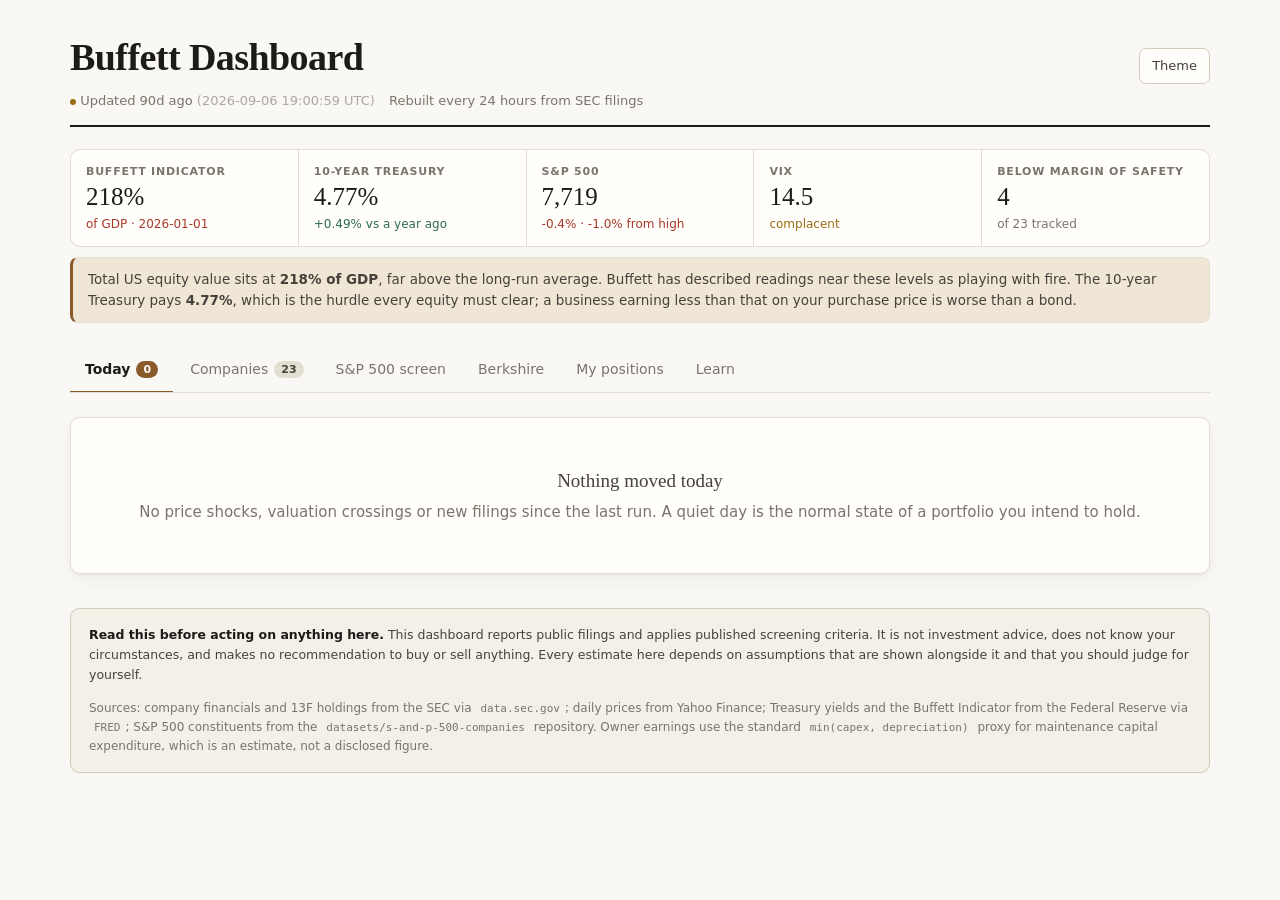
==== docs/index.html @ 34b022a8 "Add Buffett-style daily investment dashboard A value-investing dashboard built entirely from public " ====
<!doctype html>
<html lang="en">
<head>
<meta charset="utf-8">
<meta name="viewport" content="width=device-width, initial-scale=1">
<title>Buffett Dashboard</title>
<meta name="description" content="A daily value-investing dashboard built from SEC filings: quality scores, owner earnings, intrinsic value and margin of safety.">
<meta name="color-scheme" content="light dark">
<link rel="icon" href="data:image/svg+xml,<svg xmlns='http://www.w3.org/2000/svg' viewBox='0 0 100 100'><text y='.9em' font-size='90'>📈</text></svg>">
<link rel="stylesheet" href="styles.css">
</head>
<body>
<div class="wrap">

  <header class="masthead">
    <div class="masthead-top">
      <div>
        <h1>Buffett Dashboard</h1>
        <div class="sub">
          <span id="updated">Loading&hellip;</span>
          <span>Rebuilt every 24 hours from SEC filings</span>
        </div>
      </div>
      <button class="icon-btn" id="theme-toggle" title="Switch light and dark">Theme</button>
    </div>
  </header>

  <div id="loading" class="loading">Loading the latest run&hellip;</div>

  <div id="app" hidden>
    <div class="weather" id="weather"></div>
    <div class="regime" id="regime"></div>

    <nav class="tabs" role="tablist">
      <button data-tab="signals"   role="tab" aria-selected="true">Today<span class="count" id="c-signals">0</span></button>
      <button data-tab="companies" role="tab" aria-selected="false">Companies<span class="count" id="c-companies">0</span></button>
      <button data-tab="screen"    role="tab" aria-selected="false">S&amp;P 500 screen</button>
      <button data-tab="berkshire" role="tab" aria-selected="false">Berkshire</button>
      <button data-tab="positions" role="tab" aria-selected="false">My positions</button>
      <button data-tab="learn"     role="tab" aria-selected="false">Learn</button>
    </nav>

    <main>
      <section id="tab-signals"   role="tabpanel"></section>
      <section id="tab-companies" role="tabpanel" hidden></section>
      <section id="tab-screen"    role="tabpanel" hidden></section>
      <section id="tab-berkshire" role="tabpanel" hidden></section>
      <section id="tab-positions" role="tabpanel" hidden></section>
      <section id="tab-learn"     role="tabpanel" hidden></section>
    </main>

    <div class="disclaimer">
      <b>Read this before acting on anything here.</b>
      <span id="disclaimer-text"></span>
      <div class="sources">
        Sources: company financials and 13F holdings from the SEC via
        <code>data.sec.gov</code>; daily prices from Yahoo Finance; Treasury yields and the
        Buffett Indicator from the Federal Reserve via <code>FRED</code>; S&amp;P 500
        constituents from the <code>datasets/s-and-p-500-companies</code> repository.
        Owner earnings use the standard <code>min(capex, depreciation)</code> proxy for
        maintenance capital expenditure, which is an estimate, not a disclosed figure.
      </div>
    </div>
  </div>

</div>

<div id="drawer-root"></div>
<script src="app.js"></script>
</body>
</html>
---- docs/styles.css ----
/* Buffett Dashboard
   Visual direction: an annual report, not a trading terminal. Warm paper,
   dark ink, one accent, generous rules. Numbers are tabular everywhere so
   columns line up and changes are easy to scan. */

:root {
  --paper:      #faf8f4;
  --paper-2:    #f3f0e8;
  --card:       #fffefb;
  --ink:        #1c1b18;
  --ink-2:      #45423b;
  --muted:      #7a756b;
  --rule:       #e3ded2;
  --rule-2:     #d2cbba;
  --accent:     #8a5a2b;
  --accent-sub: #f0e6d6;
  --pos:        #2f6b4f;
  --neg:        #a8392b;
  --warn:       #9a6b12;
  --pos-bg:     #e6efe8;
  --neg-bg:     #f7e6e3;
  --warn-bg:    #f7eeda;
  --shadow:     0 1px 2px rgba(28, 27, 24, .05), 0 6px 20px rgba(28, 27, 24, .05);
  --serif: "Iowan Old Style", "Palatino Linotype", Palatino, Georgia, "Times New Roman", serif;
  --sans: ui-sans-serif, system-ui, -apple-system, "Segoe UI", Roboto, Helvetica, Arial, sans-serif;
  --mono: ui-monospace, "SF Mono", "Cascadia Mono", Menlo, Consolas, monospace;
}

@media (prefers-color-scheme: dark) {
  :root:not([data-theme="light"]) {
    --paper:      #14150f;
    --paper-2:    #1b1c15;
    --card:       #1e1f18;
    --ink:        #ece8dc;
    --ink-2:      #c4bfb1;
    --muted:      #8d887a;
    --rule:       #2f3126;
    --rule-2:     #414434;
    --accent:     #d8a26a;
    --accent-sub: #33291c;
    --pos:        #7fc09a;
    --neg:        #e08573;
    --warn:       #d9ae5c;
    --pos-bg:     #1e2a22;
    --neg-bg:     #2e1f1b;
    --warn-bg:    #2c2417;
    --shadow:     0 1px 2px rgba(0, 0, 0, .3), 0 6px 20px rgba(0, 0, 0, .25);
  }
}

:root[data-theme="dark"] {
  --paper:      #14150f;
  --paper-2:    #1b1c15;
  --card:       #1e1f18;
  --ink:        #ece8dc;
  --ink-2:      #c4bfb1;
  --muted:      #8d887a;
  --rule:       #2f3126;
  --rule-2:     #414434;
  --accent:     #d8a26a;
  --accent-sub: #33291c;
  --pos:        #7fc09a;
  --neg:        #e08573;
  --warn:       #d9ae5c;
  --pos-bg:     #1e2a22;
  --neg-bg:     #2e1f1b;
  --warn-bg:    #2c2417;
  --shadow:     0 1px 2px rgba(0, 0, 0, .3), 0 6px 20px rgba(0, 0, 0, .25);
}

* { box-sizing: border-box; }

body {
  margin: 0;
  background: var(--paper);
  color: var(--ink);
  font-family: var(--sans);
  font-size: 15px;
  line-height: 1.55;
  -webkit-font-smoothing: antialiased;
}

.num, td.num, .stat-value, table tbody td {
  font-variant-numeric: tabular-nums;
  font-feature-settings: "tnum" 1;
}

a { color: var(--accent); text-decoration-thickness: 1px; text-underline-offset: 2px; }
a:hover { text-decoration-thickness: 2px; }

.wrap { max-width: 1180px; margin: 0 auto; padding: 0 20px 80px; }

/* ---------------------------------------------------------------- header */

header.masthead {
  border-bottom: 2px solid var(--ink);
  padding: 28px 0 14px;
  margin-bottom: 22px;
}
.masthead-top {
  display: flex; align-items: baseline; justify-content: space-between;
  gap: 16px; flex-wrap: wrap;
}
.masthead h1 {
  font-family: var(--serif);
  font-size: clamp(26px, 4vw, 38px);
  font-weight: 600; letter-spacing: -.015em; margin: 0;
}
.masthead .sub {
  color: var(--muted); font-size: 13px; margin-top: 4px;
  display: flex; gap: 14px; flex-wrap: wrap; align-items: center;
}
.dot { width: 6px; height: 6px; border-radius: 50%; background: var(--pos); display: inline-block; }
.dot.stale { background: var(--warn); }

.icon-btn {
  border: 1px solid var(--rule-2); background: var(--card); color: var(--ink-2);
  border-radius: 7px; padding: 7px 12px; font: inherit; font-size: 13px;
  cursor: pointer; transition: background .15s, border-color .15s;
}
.icon-btn:hover { background: var(--paper-2); border-color: var(--muted); }

/* ------------------------------------------------------------- weather */

.weather {
  display: grid; grid-template-columns: repeat(auto-fit, minmax(168px, 1fr));
  gap: 1px; background: var(--rule); border: 1px solid var(--rule);
  border-radius: 10px; overflow: hidden; margin-bottom: 10px;
}
.stat { background: var(--card); padding: 13px 15px; }
.stat-label {
  font-size: 11px; text-transform: uppercase; letter-spacing: .07em;
  color: var(--muted); font-weight: 600;
}
.stat-value { font-size: 25px; font-family: var(--serif); margin-top: 3px; line-height: 1.15; }
.stat-note { font-size: 12px; color: var(--muted); margin-top: 3px; }
.stat-note.pos { color: var(--pos); } .stat-note.neg { color: var(--neg); }
.stat-note.warn { color: var(--warn); }

.regime {
  font-size: 13.5px; color: var(--ink-2); background: var(--accent-sub);
  border: 1px solid var(--rule); border-left: 3px solid var(--accent);
  border-radius: 8px; padding: 11px 15px; margin-bottom: 26px;
}

/* ---------------------------------------------------------------- tabs */

nav.tabs {
  display: flex; gap: 2px; border-bottom: 1px solid var(--rule);
  margin-bottom: 24px; overflow-x: auto; scrollbar-width: none;
}
nav.tabs::-webkit-scrollbar { display: none; }
nav.tabs button {
  background: none; border: none; border-bottom: 2px solid transparent;
  padding: 10px 15px; font: inherit; font-size: 14px; color: var(--muted);
  cursor: pointer; white-space: nowrap; margin-bottom: -1px;
}
nav.tabs button:hover { color: var(--ink); }
nav.tabs button[aria-selected="true"] {
  color: var(--ink); border-bottom-color: var(--accent); font-weight: 600;
}
nav.tabs .count {
  display: inline-block; background: var(--rule); color: var(--ink-2);
  border-radius: 20px; padding: 0 7px; font-size: 11px; margin-left: 6px;
  font-weight: 600; vertical-align: 1px;
}
nav.tabs button[aria-selected="true"] .count { background: var(--accent); color: var(--card); }

section[hidden] { display: none; }

h2.section {
  font-family: var(--serif); font-size: 21px; font-weight: 600;
  margin: 0 0 4px; letter-spacing: -.01em;
}
p.lede { color: var(--muted); font-size: 13.5px; margin: 0 0 18px; max-width: 68ch; }

/* --------------------------------------------------------------- cards */

.card {
  background: var(--card); border: 1px solid var(--rule);
  border-radius: 10px; box-shadow: var(--shadow); margin-bottom: 14px;
}
.card-pad { padding: 16px 18px; }

/* ------------------------------------------------------------- signals */

.signal {
  display: flex; gap: 13px; padding: 13px 16px;
  border-bottom: 1px solid var(--rule); align-items: flex-start;
}
.signal:last-child { border-bottom: none; }
.sig-tag {
  flex: none; font-size: 10px; font-weight: 700; text-transform: uppercase;
  letter-spacing: .06em; padding: 3px 8px; border-radius: 5px; margin-top: 2px;
  min-width: 62px; text-align: center;
}
.sev-high   { background: var(--neg-bg);  color: var(--neg); }
.sev-medium { background: var(--warn-bg); color: var(--warn); }
.sev-low    { background: var(--paper-2); color: var(--muted); }
.sig-head { font-weight: 600; }
.sig-detail { font-size: 13px; color: var(--muted); margin-top: 2px; }

/* -------------------------------------------------------------- tables */

.table-wrap { overflow-x: auto; -webkit-overflow-scrolling: touch; }
table { width: 100%; border-collapse: collapse; font-size: 13.5px; }
thead th {
  text-align: left; font-size: 11px; text-transform: uppercase;
  letter-spacing: .06em; color: var(--muted); font-weight: 600;
  padding: 9px 11px; border-bottom: 1px solid var(--rule-2); white-space: nowrap;
  position: sticky; top: 0; background: var(--card); z-index: 1;
}
thead th.sortable { cursor: pointer; user-select: none; }
thead th.sortable:hover { color: var(--ink); }
thead th .arrow { opacity: .45; font-size: 9px; }
tbody td { padding: 9px 11px; border-bottom: 1px solid var(--rule); }
tbody tr:last-child td { border-bottom: none; }
tbody tr.clickable { cursor: pointer; }
tbody tr.clickable:hover { background: var(--paper-2); }
td.num, th.num { text-align: right; }
.ticker { font-weight: 700; letter-spacing: .01em; }
.co-name { color: var(--muted); font-size: 12px; }

.pos { color: var(--pos); } .neg { color: var(--neg); }

.pill {
  display: inline-block; font-size: 11px; font-weight: 600; padding: 2px 8px;
  border-radius: 20px; white-space: nowrap;
}
.pill-buy   { background: var(--pos-bg);  color: var(--pos); }
.pill-fair  { background: var(--warn-bg); color: var(--warn); }
.pill-rich  { background: var(--paper-2); color: var(--muted); }
.pill-new   { background: var(--pos-bg);  color: var(--pos); }
.pill-exit  { background: var(--neg-bg);  color: var(--neg); }

.score-cell { display: flex; align-items: center; gap: 9px; justify-content: flex-end; }
.score-bar { width: 46px; height: 5px; background: var(--rule); border-radius: 3px; overflow: hidden; flex: none; }
.score-bar span { display: block; height: 100%; background: var(--accent); border-radius: 3px; }
.score-num { min-width: 34px; text-align: right; font-weight: 600; }

/* -------------------------------------------------------------- detail */

.backdrop {
  position: fixed; inset: 0; background: rgba(20, 19, 16, .45);
  backdrop-filter: blur(2px); z-index: 40; display: flex;
  justify-content: flex-end;
}
.drawer {
  background: var(--paper); width: min(760px, 100%); height: 100%;
  overflow-y: auto; box-shadow: -8px 0 40px rgba(0,0,0,.2);
  border-left: 1px solid var(--rule-2);
}
.drawer-head {
  position: sticky; top: 0; background: var(--paper); z-index: 2;
  border-bottom: 1px solid var(--rule); padding: 18px 22px 14px;
  display: flex; justify-content: space-between; align-items: flex-start; gap: 14px;
}
.drawer-body { padding: 20px 22px 60px; }
.drawer h3 {
  font-family: var(--serif); font-size: 16px; margin: 26px 0 10px;
  padding-bottom: 6px; border-bottom: 1px solid var(--rule);
}
.drawer h3:first-child { margin-top: 0; }
.close-x {
  background: none; border: none; font-size: 24px; line-height: 1;
  color: var(--muted); cursor: pointer; padding: 0 4px;
}
.close-x:hover { color: var(--ink); }

.kv { display: grid; grid-template-columns: repeat(auto-fit, minmax(130px, 1fr)); gap: 12px; }
.kv > div { background: var(--card); border: 1px solid var(--rule); border-radius: 8px; padding: 10px 12px; }
.kv .k { font-size: 11px; text-transform: uppercase; letter-spacing: .06em; color: var(--muted); font-weight: 600; }
.kv .v { font-size: 18px; font-family: var(--serif); margin-top: 2px; }

.comp { padding: 10px 0; border-bottom: 1px solid var(--rule); }
.comp:last-child { border-bottom: none; }
.comp-top { display: flex; justify-content: space-between; gap: 12px; align-items: baseline; }
.comp-label { font-weight: 600; font-size: 13.5px; }
.comp-pts { font-size: 12.5px; color: var(--muted); white-space: nowrap; }
.comp-track { height: 5px; background: var(--rule); border-radius: 3px; margin: 6px 0 5px; overflow: hidden; }
.comp-track span { display: block; height: 100%; background: var(--accent); border-radius: 3px; }
.comp-note { font-size: 12.5px; color: var(--ink-2); }
.comp-detail { font-size: 12px; color: var(--muted); margin-top: 2px; font-style: italic; }

.caveat {
  background: var(--warn-bg); border-left: 3px solid var(--warn);
  border-radius: 7px; padding: 10px 13px; font-size: 13px; color: var(--ink-2);
  margin-bottom: 14px;
}

/* --------------------------------------------------------------- sliders */

.controls { display: grid; grid-template-columns: repeat(auto-fit, minmax(200px, 1fr)); gap: 14px; margin-bottom: 16px; }
.control label { display: block; font-size: 12px; color: var(--muted); font-weight: 600; margin-bottom: 4px; }
.control .val { color: var(--ink); font-variant-numeric: tabular-nums; }
.control input[type=range] { width: 100%; accent-color: var(--accent); }

.scenarios { display: grid; grid-template-columns: repeat(3, 1fr); gap: 10px; }
.scenario { border: 1px solid var(--rule); border-radius: 8px; padding: 12px; background: var(--card); text-align: center; }
.scenario.base { border-color: var(--accent); border-width: 2px; }
.scenario .name { font-size: 11px; text-transform: uppercase; letter-spacing: .06em; color: var(--muted); font-weight: 600; }
.scenario .price { font-family: var(--serif); font-size: 22px; margin: 3px 0; }
.scenario .delta { font-size: 12.5px; font-weight: 600; }

/* ---------------------------------------------------------------- chart */

.chart-grid { display: grid; grid-template-columns: repeat(auto-fit, minmax(240px, 1fr)); gap: 14px; }
.chart { background: var(--card); border: 1px solid var(--rule); border-radius: 8px; padding: 12px 14px; }
.chart .title { font-size: 12px; font-weight: 600; color: var(--ink-2); margin-bottom: 2px; }
.chart .range { font-size: 11px; color: var(--muted); margin-bottom: 8px; }
.chart svg { display: block; width: 100%; height: auto; overflow: visible; }

/* -------------------------------------------------------------- learn */

.principle {
  background: var(--card); border: 1px solid var(--rule); border-left: 3px solid var(--accent);
  border-radius: 10px; padding: 22px 26px; box-shadow: var(--shadow);
}
.principle h3 { font-family: var(--serif); font-size: 23px; margin: 0 0 10px; font-weight: 600; }
.principle p { font-size: 15.5px; line-height: 1.65; color: var(--ink-2); margin: 0 0 12px; max-width: 66ch; }
.principle .src { font-size: 12.5px; color: var(--muted); font-style: italic; }

.framework { margin-top: 26px; }
.framework ol { padding-left: 20px; }
.framework li { margin-bottom: 12px; color: var(--ink-2); font-size: 14px; max-width: 70ch; }
.framework li b { color: var(--ink); }

/* -------------------------------------------------------------- footer */

.disclaimer {
  margin-top: 34px; padding: 16px 18px; border: 1px solid var(--rule-2);
  border-radius: 9px; background: var(--paper-2);
  font-size: 12.5px; color: var(--ink-2); line-height: 1.6;
}
.disclaimer b { color: var(--ink); }
.sources { margin-top: 14px; font-size: 12px; color: var(--muted); }
.sources code { font-family: var(--mono); font-size: 11px; background: var(--paper-2); padding: 1px 5px; border-radius: 4px; }

.empty { text-align: center; padding: 48px 20px; color: var(--muted); }
.empty .big { font-family: var(--serif); font-size: 19px; color: var(--ink-2); margin-bottom: 6px; }

.loading { text-align: center; padding: 70px 20px; color: var(--muted); }

@media (max-width: 620px) {
  .wrap { padding: 0 14px 60px; }
  .scenarios { grid-template-columns: 1fr; }
  .drawer-body, .drawer-head { padding-left: 15px; padding-right: 15px; }
  .stat-value { font-size: 21px; }
}
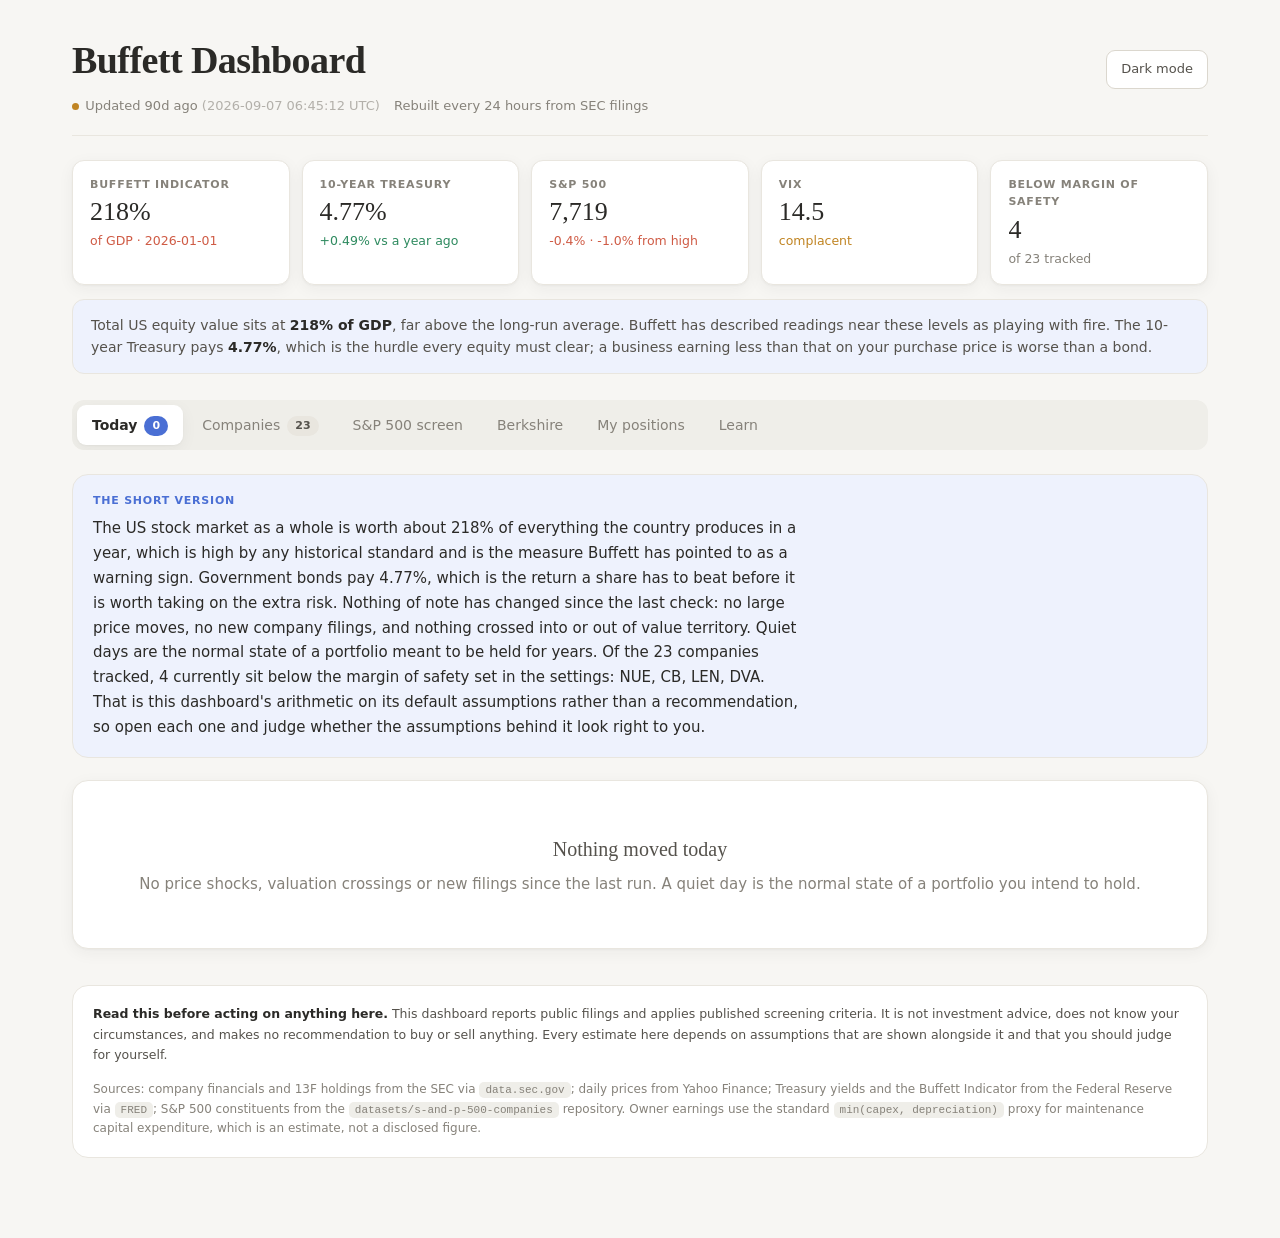
==== commit 81b8b45d: "Lighten and soften the interface The page followed the system colour scheme, so anyone whose machine" ====
--- a/docs/index.html
+++ b/docs/index.html
@@ -5,7 +5,7 @@
 <meta name="viewport" content="width=device-width, initial-scale=1">
 <title>Buffett Dashboard</title>
 <meta name="description" content="A daily value-investing dashboard built from SEC filings: quality scores, owner earnings, intrinsic value and margin of safety.">
-<meta name="color-scheme" content="light dark">
+<meta name="color-scheme" content="light">
 <link rel="icon" href="data:image/svg+xml,<svg xmlns='http://www.w3.org/2000/svg' viewBox='0 0 100 100'><text y='.9em' font-size='90'>📈</text></svg>">
 <link rel="stylesheet" href="styles.css">
 </head>
@@ -21,7 +21,7 @@
           <span>Rebuilt every 24 hours from SEC filings</span>
         </div>
       </div>
-      <button class="icon-btn" id="theme-toggle" title="Switch light and dark">Theme</button>
+      <button class="icon-btn" id="theme-toggle" title="Switch between light and dark">Dark mode</button>
     </div>
   </header>
 
--- a/docs/styles.css
+++ b/docs/styles.css
@@ -1,71 +1,69 @@
 /* Buffett Dashboard
-   Visual direction: an annual report, not a trading terminal. Warm paper,
-   dark ink, one accent, generous rules. Numbers are tabular everywhere so
-   columns line up and changes are easy to scan. */
+   Visual direction: calm, light and approachable. Soft warm-neutral ground,
+   white cards with generous rounding, one friendly accent, and gentle contrast
+   rather than black-on-white. Numbers stay tabular so columns line up.
+
+   Light is the default. Dark is available through the toggle but is never
+   applied automatically from the system setting, because a page opened in the
+   morning should not arrive black unless it was asked for. */
 
 :root {
-  --paper:      #faf8f4;
-  --paper-2:    #f3f0e8;
-  --card:       #fffefb;
-  --ink:        #1c1b18;
-  --ink-2:      #45423b;
-  --muted:      #7a756b;
-  --rule:       #e3ded2;
-  --rule-2:     #d2cbba;
-  --accent:     #8a5a2b;
-  --accent-sub: #f0e6d6;
-  --pos:        #2f6b4f;
-  --neg:        #a8392b;
-  --warn:       #9a6b12;
-  --pos-bg:     #e6efe8;
-  --neg-bg:     #f7e6e3;
-  --warn-bg:    #f7eeda;
-  --shadow:     0 1px 2px rgba(28, 27, 24, .05), 0 6px 20px rgba(28, 27, 24, .05);
+  --paper:      #f7f6f3;
+  --paper-2:    #efeee9;
+  --card:       #ffffff;
+  --ink:        #2b2a27;
+  --ink-2:      #55524c;
+  --muted:      #86827a;
+  --rule:       #e9e6df;
+  --rule-2:     #dbd7ce;
+
+  --accent:     #4a6fd4;
+  --accent-2:   #3b5cb8;
+  --accent-sub: #eef2fd;
+
+  --pos:        #2e8a5f;
+  --neg:        #cf5b45;
+  --warn:       #c08422;
+  --pos-bg:     #e8f4ed;
+  --neg-bg:     #fceeea;
+  --warn-bg:    #fdf3e0;
+
+  --shadow:     0 1px 2px rgba(43, 42, 39, .04), 0 4px 16px rgba(43, 42, 39, .05);
+  --shadow-lg:  0 2px 6px rgba(43, 42, 39, .06), 0 12px 34px rgba(43, 42, 39, .10);
+
+  --r-lg: 16px;
+  --r-md: 12px;
+  --r-sm: 9px;
+
   --serif: "Iowan Old Style", "Palatino Linotype", Palatino, Georgia, "Times New Roman", serif;
   --sans: ui-sans-serif, system-ui, -apple-system, "Segoe UI", Roboto, Helvetica, Arial, sans-serif;
   --mono: ui-monospace, "SF Mono", "Cascadia Mono", Menlo, Consolas, monospace;
 }
 
-@media (prefers-color-scheme: dark) {
-  :root:not([data-theme="light"]) {
-    --paper:      #14150f;
-    --paper-2:    #1b1c15;
-    --card:       #1e1f18;
-    --ink:        #ece8dc;
-    --ink-2:      #c4bfb1;
-    --muted:      #8d887a;
-    --rule:       #2f3126;
-    --rule-2:     #414434;
-    --accent:     #d8a26a;
-    --accent-sub: #33291c;
-    --pos:        #7fc09a;
-    --neg:        #e08573;
-    --warn:       #d9ae5c;
-    --pos-bg:     #1e2a22;
-    --neg-bg:     #2e1f1b;
-    --warn-bg:    #2c2417;
-    --shadow:     0 1px 2px rgba(0, 0, 0, .3), 0 6px 20px rgba(0, 0, 0, .25);
-  }
-}
-
+/* Dark is opt-in only, and is a soft slate rather than near-black. */
 :root[data-theme="dark"] {
-  --paper:      #14150f;
-  --paper-2:    #1b1c15;
-  --card:       #1e1f18;
-  --ink:        #ece8dc;
-  --ink-2:      #c4bfb1;
-  --muted:      #8d887a;
-  --rule:       #2f3126;
-  --rule-2:     #414434;
-  --accent:     #d8a26a;
-  --accent-sub: #33291c;
-  --pos:        #7fc09a;
-  --neg:        #e08573;
-  --warn:       #d9ae5c;
-  --pos-bg:     #1e2a22;
-  --neg-bg:     #2e1f1b;
-  --warn-bg:    #2c2417;
-  --shadow:     0 1px 2px rgba(0, 0, 0, .3), 0 6px 20px rgba(0, 0, 0, .25);
+  --paper:      #22242a;
+  --paper-2:    #2a2d34;
+  --card:       #2c2f37;
+  --ink:        #eceef2;
+  --ink-2:      #c3c7cf;
+  --muted:      #8f949e;
+  --rule:       #3a3e47;
+  --rule-2:     #4a4f5a;
+
+  --accent:     #8fa8f0;
+  --accent-2:   #a8bbf5;
+  --accent-sub: #2f3646;
+
+  --pos:        #6dc79a;
+  --neg:        #ef8a72;
+  --warn:       #e0b45f;
+  --pos-bg:     #26362e;
+  --neg-bg:     #3a2823;
+  --warn-bg:    #38301d;
+
+  --shadow:     0 1px 2px rgba(0, 0, 0, .22), 0 4px 16px rgba(0, 0, 0, .20);
+  --shadow-lg:  0 2px 6px rgba(0, 0, 0, .28), 0 12px 34px rgba(0, 0, 0, .32);
 }
 
 * { box-sizing: border-box; }
@@ -76,7 +74,7 @@
   color: var(--ink);
   font-family: var(--sans);
   font-size: 15px;
-  line-height: 1.55;
+  line-height: 1.6;
   -webkit-font-smoothing: antialiased;
 }
 
@@ -86,16 +84,16 @@
 }
 
 a { color: var(--accent); text-decoration-thickness: 1px; text-underline-offset: 2px; }
-a:hover { text-decoration-thickness: 2px; }
-
-.wrap { max-width: 1180px; margin: 0 auto; padding: 0 20px 80px; }
+a:hover { color: var(--accent-2); text-decoration-thickness: 2px; }
+
+.wrap { max-width: 1180px; margin: 0 auto; padding: 0 22px 80px; }
 
 /* ---------------------------------------------------------------- header */
 
 header.masthead {
-  border-bottom: 2px solid var(--ink);
-  padding: 28px 0 14px;
-  margin-bottom: 22px;
+  border-bottom: 1px solid var(--rule);
+  padding: 30px 0 18px;
+  margin-bottom: 24px;
 }
 .masthead-top {
   display: flex; align-items: baseline; justify-content: space-between;
@@ -103,102 +101,125 @@
 }
 .masthead h1 {
   font-family: var(--serif);
-  font-size: clamp(26px, 4vw, 38px);
-  font-weight: 600; letter-spacing: -.015em; margin: 0;
+  font-size: clamp(27px, 4vw, 38px);
+  font-weight: 600; letter-spacing: -.015em; margin: 0; color: var(--ink);
 }
 .masthead .sub {
-  color: var(--muted); font-size: 13px; margin-top: 4px;
+  color: var(--muted); font-size: 13px; margin-top: 5px;
   display: flex; gap: 14px; flex-wrap: wrap; align-items: center;
 }
-.dot { width: 6px; height: 6px; border-radius: 50%; background: var(--pos); display: inline-block; }
+.dot {
+  width: 7px; height: 7px; border-radius: 50%; background: var(--pos);
+  display: inline-block; margin-right: 2px;
+}
 .dot.stale { background: var(--warn); }
 
 .icon-btn {
   border: 1px solid var(--rule-2); background: var(--card); color: var(--ink-2);
-  border-radius: 7px; padding: 7px 12px; font: inherit; font-size: 13px;
-  cursor: pointer; transition: background .15s, border-color .15s;
-}
-.icon-btn:hover { background: var(--paper-2); border-color: var(--muted); }
+  border-radius: var(--r-sm); padding: 8px 14px; font: inherit; font-size: 13px;
+  font-weight: 500; cursor: pointer;
+  transition: background .15s, border-color .15s, color .15s, transform .1s;
+}
+.icon-btn:hover {
+  background: var(--accent-sub); border-color: var(--accent); color: var(--accent);
+}
+.icon-btn:active { transform: translateY(1px); }
 
 /* ------------------------------------------------------------- weather */
 
 .weather {
-  display: grid; grid-template-columns: repeat(auto-fit, minmax(168px, 1fr));
-  gap: 1px; background: var(--rule); border: 1px solid var(--rule);
-  border-radius: 10px; overflow: hidden; margin-bottom: 10px;
-}
-.stat { background: var(--card); padding: 13px 15px; }
+  display: grid; grid-template-columns: repeat(auto-fit, minmax(172px, 1fr));
+  gap: 12px; margin-bottom: 14px;
+}
+.stat {
+  background: var(--card); padding: 15px 17px;
+  border: 1px solid var(--rule); border-radius: var(--r-md);
+  box-shadow: var(--shadow);
+}
 .stat-label {
   font-size: 11px; text-transform: uppercase; letter-spacing: .07em;
   color: var(--muted); font-weight: 600;
 }
-.stat-value { font-size: 25px; font-family: var(--serif); margin-top: 3px; line-height: 1.15; }
-.stat-note { font-size: 12px; color: var(--muted); margin-top: 3px; }
+.stat-value {
+  font-size: 26px; font-family: var(--serif); margin-top: 4px; line-height: 1.15;
+  color: var(--ink);
+}
+.stat-note { font-size: 12.5px; color: var(--muted); margin-top: 4px; }
 .stat-note.pos { color: var(--pos); } .stat-note.neg { color: var(--neg); }
 .stat-note.warn { color: var(--warn); }
 
 .regime {
-  font-size: 13.5px; color: var(--ink-2); background: var(--accent-sub);
-  border: 1px solid var(--rule); border-left: 3px solid var(--accent);
-  border-radius: 8px; padding: 11px 15px; margin-bottom: 26px;
-}
+  font-size: 14px; color: var(--ink-2); background: var(--accent-sub);
+  border: 1px solid var(--rule); border-radius: var(--r-md);
+  padding: 14px 18px; margin-bottom: 26px; line-height: 1.62;
+}
+.regime b { color: var(--ink); }
 
 /* ---------------------------------------------------------------- tabs */
 
 nav.tabs {
-  display: flex; gap: 2px; border-bottom: 1px solid var(--rule);
-  margin-bottom: 24px; overflow-x: auto; scrollbar-width: none;
+  display: flex; gap: 4px; margin-bottom: 24px;
+  overflow-x: auto; scrollbar-width: none;
+  background: var(--paper-2); padding: 5px; border-radius: var(--r-md);
 }
 nav.tabs::-webkit-scrollbar { display: none; }
 nav.tabs button {
-  background: none; border: none; border-bottom: 2px solid transparent;
-  padding: 10px 15px; font: inherit; font-size: 14px; color: var(--muted);
-  cursor: pointer; white-space: nowrap; margin-bottom: -1px;
+  background: none; border: none; border-radius: var(--r-sm);
+  padding: 9px 15px; font: inherit; font-size: 14px; color: var(--muted);
+  cursor: pointer; white-space: nowrap; transition: background .15s, color .15s;
 }
 nav.tabs button:hover { color: var(--ink); }
 nav.tabs button[aria-selected="true"] {
-  color: var(--ink); border-bottom-color: var(--accent); font-weight: 600;
+  color: var(--ink); background: var(--card); font-weight: 600;
+  box-shadow: var(--shadow);
 }
 nav.tabs .count {
   display: inline-block; background: var(--rule); color: var(--ink-2);
-  border-radius: 20px; padding: 0 7px; font-size: 11px; margin-left: 6px;
+  border-radius: 999px; padding: 1px 8px; font-size: 11px; margin-left: 7px;
   font-weight: 600; vertical-align: 1px;
 }
-nav.tabs button[aria-selected="true"] .count { background: var(--accent); color: var(--card); }
+nav.tabs button[aria-selected="true"] .count { background: var(--accent); color: #fff; }
 
 section[hidden] { display: none; }
 
 h2.section {
-  font-family: var(--serif); font-size: 21px; font-weight: 600;
-  margin: 0 0 4px; letter-spacing: -.01em;
-}
-p.lede { color: var(--muted); font-size: 13.5px; margin: 0 0 18px; max-width: 68ch; }
+  font-family: var(--sans); font-size: 20px; font-weight: 650;
+  margin: 0 0 6px; letter-spacing: -.012em; color: var(--ink);
+}
+p.lede { color: var(--muted); font-size: 13.5px; margin: 0 0 18px; max-width: 72ch; line-height: 1.6; }
+
+.section-head {
+  display: flex; align-items: center; justify-content: space-between;
+  gap: 12px; flex-wrap: wrap; margin-bottom: 6px;
+}
+.section-head h2.section { margin-bottom: 0; }
 
 /* --------------------------------------------------------------- cards */
 
 .card {
   background: var(--card); border: 1px solid var(--rule);
-  border-radius: 10px; box-shadow: var(--shadow); margin-bottom: 14px;
-}
-.card-pad { padding: 16px 18px; }
+  border-radius: var(--r-lg); box-shadow: var(--shadow); margin-bottom: 14px;
+  overflow: hidden;
+}
+.card-pad { padding: 17px 19px; }
 
 /* ------------------------------------------------------------- signals */
 
 .signal {
-  display: flex; gap: 13px; padding: 13px 16px;
+  display: flex; gap: 14px; padding: 14px 18px;
   border-bottom: 1px solid var(--rule); align-items: flex-start;
 }
 .signal:last-child { border-bottom: none; }
 .sig-tag {
   flex: none; font-size: 10px; font-weight: 700; text-transform: uppercase;
-  letter-spacing: .06em; padding: 3px 8px; border-radius: 5px; margin-top: 2px;
-  min-width: 62px; text-align: center;
+  letter-spacing: .06em; padding: 4px 10px; border-radius: 999px; margin-top: 2px;
+  min-width: 64px; text-align: center;
 }
 .sev-high   { background: var(--neg-bg);  color: var(--neg); }
 .sev-medium { background: var(--warn-bg); color: var(--warn); }
 .sev-low    { background: var(--paper-2); color: var(--muted); }
 .sig-head { font-weight: 600; }
-.sig-detail { font-size: 13px; color: var(--muted); margin-top: 2px; }
+.sig-detail { font-size: 13px; color: var(--muted); margin-top: 3px; }
 
 /* -------------------------------------------------------------- tables */
 
@@ -207,25 +228,25 @@
 thead th {
   text-align: left; font-size: 11px; text-transform: uppercase;
   letter-spacing: .06em; color: var(--muted); font-weight: 600;
-  padding: 9px 11px; border-bottom: 1px solid var(--rule-2); white-space: nowrap;
+  padding: 11px 13px; border-bottom: 1px solid var(--rule); white-space: nowrap;
   position: sticky; top: 0; background: var(--card); z-index: 1;
 }
 thead th.sortable { cursor: pointer; user-select: none; }
-thead th.sortable:hover { color: var(--ink); }
-thead th .arrow { opacity: .45; font-size: 9px; }
-tbody td { padding: 9px 11px; border-bottom: 1px solid var(--rule); }
+thead th.sortable:hover { color: var(--accent); }
+thead th .arrow { opacity: .55; font-size: 9px; }
+tbody td { padding: 11px 13px; border-bottom: 1px solid var(--rule); }
 tbody tr:last-child td { border-bottom: none; }
-tbody tr.clickable { cursor: pointer; }
-tbody tr.clickable:hover { background: var(--paper-2); }
+tbody tr.clickable { cursor: pointer; transition: background .12s; }
+tbody tr.clickable:hover { background: var(--accent-sub); }
 td.num, th.num { text-align: right; }
 .ticker { font-weight: 700; letter-spacing: .01em; }
-.co-name { color: var(--muted); font-size: 12px; }
+.co-name { color: var(--muted); font-size: 12px; font-weight: 400; }
 
 .pos { color: var(--pos); } .neg { color: var(--neg); }
 
 .pill {
-  display: inline-block; font-size: 11px; font-weight: 600; padding: 2px 8px;
-  border-radius: 20px; white-space: nowrap;
+  display: inline-block; font-size: 11px; font-weight: 600; padding: 3px 10px;
+  border-radius: 999px; white-space: nowrap;
 }
 .pill-buy   { background: var(--pos-bg);  color: var(--pos); }
 .pill-fair  { background: var(--warn-bg); color: var(--warn); }
@@ -233,117 +254,174 @@
 .pill-new   { background: var(--pos-bg);  color: var(--pos); }
 .pill-exit  { background: var(--neg-bg);  color: var(--neg); }
 
-.score-cell { display: flex; align-items: center; gap: 9px; justify-content: flex-end; }
-.score-bar { width: 46px; height: 5px; background: var(--rule); border-radius: 3px; overflow: hidden; flex: none; }
-.score-bar span { display: block; height: 100%; background: var(--accent); border-radius: 3px; }
+.score-cell { display: flex; align-items: center; gap: 10px; justify-content: flex-end; }
+.score-bar {
+  width: 48px; height: 6px; background: var(--rule); border-radius: 999px;
+  overflow: hidden; flex: none;
+}
+.score-bar span { display: block; height: 100%; background: var(--accent); border-radius: 999px; }
 .score-num { min-width: 34px; text-align: right; font-weight: 600; }
 
 /* -------------------------------------------------------------- detail */
 
 .backdrop {
-  position: fixed; inset: 0; background: rgba(20, 19, 16, .45);
-  backdrop-filter: blur(2px); z-index: 40; display: flex;
+  position: fixed; inset: 0; background: rgba(40, 38, 34, .32);
+  backdrop-filter: blur(3px); z-index: 40; display: flex;
   justify-content: flex-end;
 }
 .drawer {
-  background: var(--paper); width: min(760px, 100%); height: 100%;
-  overflow-y: auto; box-shadow: -8px 0 40px rgba(0,0,0,.2);
+  background: var(--paper); width: min(780px, 100%); height: 100%;
+  overflow-y: auto; box-shadow: var(--shadow-lg);
   border-left: 1px solid var(--rule-2);
 }
 .drawer-head {
   position: sticky; top: 0; background: var(--paper); z-index: 2;
-  border-bottom: 1px solid var(--rule); padding: 18px 22px 14px;
+  border-bottom: 1px solid var(--rule); padding: 20px 24px 15px;
   display: flex; justify-content: space-between; align-items: flex-start; gap: 14px;
 }
-.drawer-body { padding: 20px 22px 60px; }
+.drawer-body { padding: 22px 24px 60px; }
 .drawer h3 {
-  font-family: var(--serif); font-size: 16px; margin: 26px 0 10px;
-  padding-bottom: 6px; border-bottom: 1px solid var(--rule);
+  font-family: var(--sans); font-size: 15px; font-weight: 650; margin: 28px 0 12px;
+  padding-bottom: 7px; border-bottom: 1px solid var(--rule); color: var(--ink);
+  letter-spacing: -.005em;
 }
 .drawer h3:first-child { margin-top: 0; }
 .close-x {
-  background: none; border: none; font-size: 24px; line-height: 1;
-  color: var(--muted); cursor: pointer; padding: 0 4px;
-}
-.close-x:hover { color: var(--ink); }
-
-.kv { display: grid; grid-template-columns: repeat(auto-fit, minmax(130px, 1fr)); gap: 12px; }
-.kv > div { background: var(--card); border: 1px solid var(--rule); border-radius: 8px; padding: 10px 12px; }
+  background: var(--paper-2); border: none; font-size: 19px; line-height: 1;
+  color: var(--muted); cursor: pointer; padding: 6px 11px; border-radius: var(--r-sm);
+  transition: background .15s, color .15s;
+}
+.close-x:hover { background: var(--neg-bg); color: var(--neg); }
+
+.kv { display: grid; grid-template-columns: repeat(auto-fit, minmax(136px, 1fr)); gap: 12px; }
+.kv > div {
+  background: var(--card); border: 1px solid var(--rule);
+  border-radius: var(--r-md); padding: 12px 14px;
+}
 .kv .k { font-size: 11px; text-transform: uppercase; letter-spacing: .06em; color: var(--muted); font-weight: 600; }
-.kv .v { font-size: 18px; font-family: var(--serif); margin-top: 2px; }
-
-.comp { padding: 10px 0; border-bottom: 1px solid var(--rule); }
+.kv .v { font-size: 19px; font-family: var(--serif); margin-top: 3px; color: var(--ink); }
+
+.comp { padding: 12px 0; border-bottom: 1px solid var(--rule); }
 .comp:last-child { border-bottom: none; }
 .comp-top { display: flex; justify-content: space-between; gap: 12px; align-items: baseline; }
 .comp-label { font-weight: 600; font-size: 13.5px; }
 .comp-pts { font-size: 12.5px; color: var(--muted); white-space: nowrap; }
-.comp-track { height: 5px; background: var(--rule); border-radius: 3px; margin: 6px 0 5px; overflow: hidden; }
-.comp-track span { display: block; height: 100%; background: var(--accent); border-radius: 3px; }
+.comp-track { height: 6px; background: var(--rule); border-radius: 999px; margin: 7px 0 6px; overflow: hidden; }
+.comp-track span { display: block; height: 100%; background: var(--accent); border-radius: 999px; }
 .comp-note { font-size: 12.5px; color: var(--ink-2); }
-.comp-detail { font-size: 12px; color: var(--muted); margin-top: 2px; font-style: italic; }
+.comp-detail { font-size: 12px; color: var(--muted); margin-top: 3px; font-style: italic; }
 
 .caveat {
-  background: var(--warn-bg); border-left: 3px solid var(--warn);
-  border-radius: 7px; padding: 10px 13px; font-size: 13px; color: var(--ink-2);
-  margin-bottom: 14px;
+  background: var(--warn-bg); border: 1px solid transparent;
+  border-radius: var(--r-md); padding: 12px 15px; font-size: 13px;
+  color: var(--ink-2); margin-bottom: 14px; line-height: 1.58;
 }
 
 /* --------------------------------------------------------------- sliders */
 
-.controls { display: grid; grid-template-columns: repeat(auto-fit, minmax(200px, 1fr)); gap: 14px; margin-bottom: 16px; }
-.control label { display: block; font-size: 12px; color: var(--muted); font-weight: 600; margin-bottom: 4px; }
-.control .val { color: var(--ink); font-variant-numeric: tabular-nums; }
+.controls { display: grid; grid-template-columns: repeat(auto-fit, minmax(200px, 1fr)); gap: 15px; margin-bottom: 18px; }
+.control label { display: block; font-size: 12px; color: var(--muted); font-weight: 600; margin-bottom: 5px; }
+.control .val { color: var(--accent); font-variant-numeric: tabular-nums; font-weight: 700; }
 .control input[type=range] { width: 100%; accent-color: var(--accent); }
 
-.scenarios { display: grid; grid-template-columns: repeat(3, 1fr); gap: 10px; }
-.scenario { border: 1px solid var(--rule); border-radius: 8px; padding: 12px; background: var(--card); text-align: center; }
-.scenario.base { border-color: var(--accent); border-width: 2px; }
+.scenarios { display: grid; grid-template-columns: repeat(3, 1fr); gap: 11px; }
+.scenario {
+  border: 1px solid var(--rule); border-radius: var(--r-md); padding: 14px;
+  background: var(--card); text-align: center;
+}
+.scenario.base { border-color: var(--accent); box-shadow: 0 0 0 2px var(--accent-sub); }
 .scenario .name { font-size: 11px; text-transform: uppercase; letter-spacing: .06em; color: var(--muted); font-weight: 600; }
-.scenario .price { font-family: var(--serif); font-size: 22px; margin: 3px 0; }
+.scenario .price { font-family: var(--serif); font-size: 23px; margin: 4px 0; color: var(--ink); }
 .scenario .delta { font-size: 12.5px; font-weight: 600; }
 
 /* ---------------------------------------------------------------- chart */
 
 .chart-grid { display: grid; grid-template-columns: repeat(auto-fit, minmax(240px, 1fr)); gap: 14px; }
-.chart { background: var(--card); border: 1px solid var(--rule); border-radius: 8px; padding: 12px 14px; }
-.chart .title { font-size: 12px; font-weight: 600; color: var(--ink-2); margin-bottom: 2px; }
-.chart .range { font-size: 11px; color: var(--muted); margin-bottom: 8px; }
+.chart {
+  background: var(--card); border: 1px solid var(--rule);
+  border-radius: var(--r-md); padding: 14px 16px;
+}
+.chart .title { font-size: 12.5px; font-weight: 600; color: var(--ink-2); margin-bottom: 2px; }
+.chart .range { font-size: 11px; color: var(--muted); margin-bottom: 9px; }
 .chart svg { display: block; width: 100%; height: auto; overflow: visible; }
 
+/* ------------------------------------------------- plain-English summaries */
+
+.brief {
+  background: var(--accent-sub); border: 1px solid var(--rule);
+  border-radius: var(--r-lg); padding: 17px 20px; margin-bottom: 22px;
+}
+.brief-label {
+  font-size: 11px; text-transform: uppercase; letter-spacing: .07em;
+  color: var(--accent); font-weight: 700; margin-bottom: 6px;
+}
+.brief p { margin: 0; font-size: 15px; line-height: 1.66; color: var(--ink); max-width: 74ch; }
+
+.plain-card {
+  background: var(--card); border: 1px solid var(--rule); border-radius: var(--r-lg);
+  padding: 17px 20px; margin-bottom: 12px; cursor: pointer;
+  box-shadow: var(--shadow); transition: border-color .15s, transform .12s, box-shadow .15s;
+}
+.plain-card:hover {
+  border-color: var(--accent); transform: translateY(-2px); box-shadow: var(--shadow-lg);
+}
+.plain-head {
+  display: flex; justify-content: space-between; align-items: baseline;
+  gap: 12px; flex-wrap: wrap; margin-bottom: 3px;
+}
+.plain-headline { font-size: 12.5px; color: var(--accent); font-weight: 600; margin-bottom: 8px; }
+.plain-body { margin: 0; font-size: 14px; line-height: 1.65; color: var(--ink-2); max-width: 80ch; }
+
 /* -------------------------------------------------------------- learn */
 
 .principle {
-  background: var(--card); border: 1px solid var(--rule); border-left: 3px solid var(--accent);
-  border-radius: 10px; padding: 22px 26px; box-shadow: var(--shadow);
-}
-.principle h3 { font-family: var(--serif); font-size: 23px; margin: 0 0 10px; font-weight: 600; }
-.principle p { font-size: 15.5px; line-height: 1.65; color: var(--ink-2); margin: 0 0 12px; max-width: 66ch; }
+  background: var(--card); border: 1px solid var(--rule);
+  border-radius: var(--r-lg); padding: 26px 30px; box-shadow: var(--shadow);
+}
+.principle h3 { font-family: var(--serif); font-size: 24px; margin: 0 0 12px; font-weight: 600; color: var(--ink); }
+.principle p { font-size: 15.5px; line-height: 1.7; color: var(--ink-2); margin: 0 0 13px; max-width: 66ch; }
 .principle .src { font-size: 12.5px; color: var(--muted); font-style: italic; }
 
-.framework { margin-top: 26px; }
+.framework { margin-top: 28px; }
 .framework ol { padding-left: 20px; }
-.framework li { margin-bottom: 12px; color: var(--ink-2); font-size: 14px; max-width: 70ch; }
+.framework li { margin-bottom: 13px; color: var(--ink-2); font-size: 14px; max-width: 72ch; line-height: 1.65; }
 .framework li b { color: var(--ink); }
 
 /* -------------------------------------------------------------- footer */
 
 .disclaimer {
-  margin-top: 34px; padding: 16px 18px; border: 1px solid var(--rule-2);
-  border-radius: 9px; background: var(--paper-2);
-  font-size: 12.5px; color: var(--ink-2); line-height: 1.6;
+  margin-top: 36px; padding: 18px 20px; border: 1px solid var(--rule);
+  border-radius: var(--r-lg); background: var(--card);
+  font-size: 12.5px; color: var(--ink-2); line-height: 1.65;
 }
 .disclaimer b { color: var(--ink); }
 .sources { margin-top: 14px; font-size: 12px; color: var(--muted); }
-.sources code { font-family: var(--mono); font-size: 11px; background: var(--paper-2); padding: 1px 5px; border-radius: 4px; }
-
-.empty { text-align: center; padding: 48px 20px; color: var(--muted); }
-.empty .big { font-family: var(--serif); font-size: 19px; color: var(--ink-2); margin-bottom: 6px; }
+.sources code {
+  font-family: var(--mono); font-size: 11px; background: var(--paper-2);
+  padding: 2px 6px; border-radius: 5px;
+}
+
+.empty { text-align: center; padding: 52px 24px; color: var(--muted); }
+.empty .big { font-family: var(--serif); font-size: 20px; color: var(--ink-2); margin-bottom: 7px; }
 
 .loading { text-align: center; padding: 70px 20px; color: var(--muted); }
 
 @media (max-width: 620px) {
   .wrap { padding: 0 14px 60px; }
   .scenarios { grid-template-columns: 1fr; }
-  .drawer-body, .drawer-head { padding-left: 15px; padding-right: 15px; }
+  .drawer-body, .drawer-head { padding-left: 16px; padding-right: 16px; }
+  .section-head { align-items: stretch; }
+  .section-head .icon-btn { width: 100%; }
+  .principle { padding: 20px 20px; }
+
+  /* Two up rather than one. At full width the five weather tiles pushed the
+     first real content more than a screen and a half down the page. */
+  .weather { grid-template-columns: repeat(2, 1fr); gap: 9px; }
+  .stat { padding: 11px 13px; }
+  .stat-label { font-size: 10px; letter-spacing: .05em; }
   .stat-value { font-size: 21px; }
-}
+  .stat-note { font-size: 11.5px; }
+  .masthead { padding-top: 22px; }
+  .brief { padding: 15px 16px; }
+  .brief p { font-size: 14.5px; }
+}
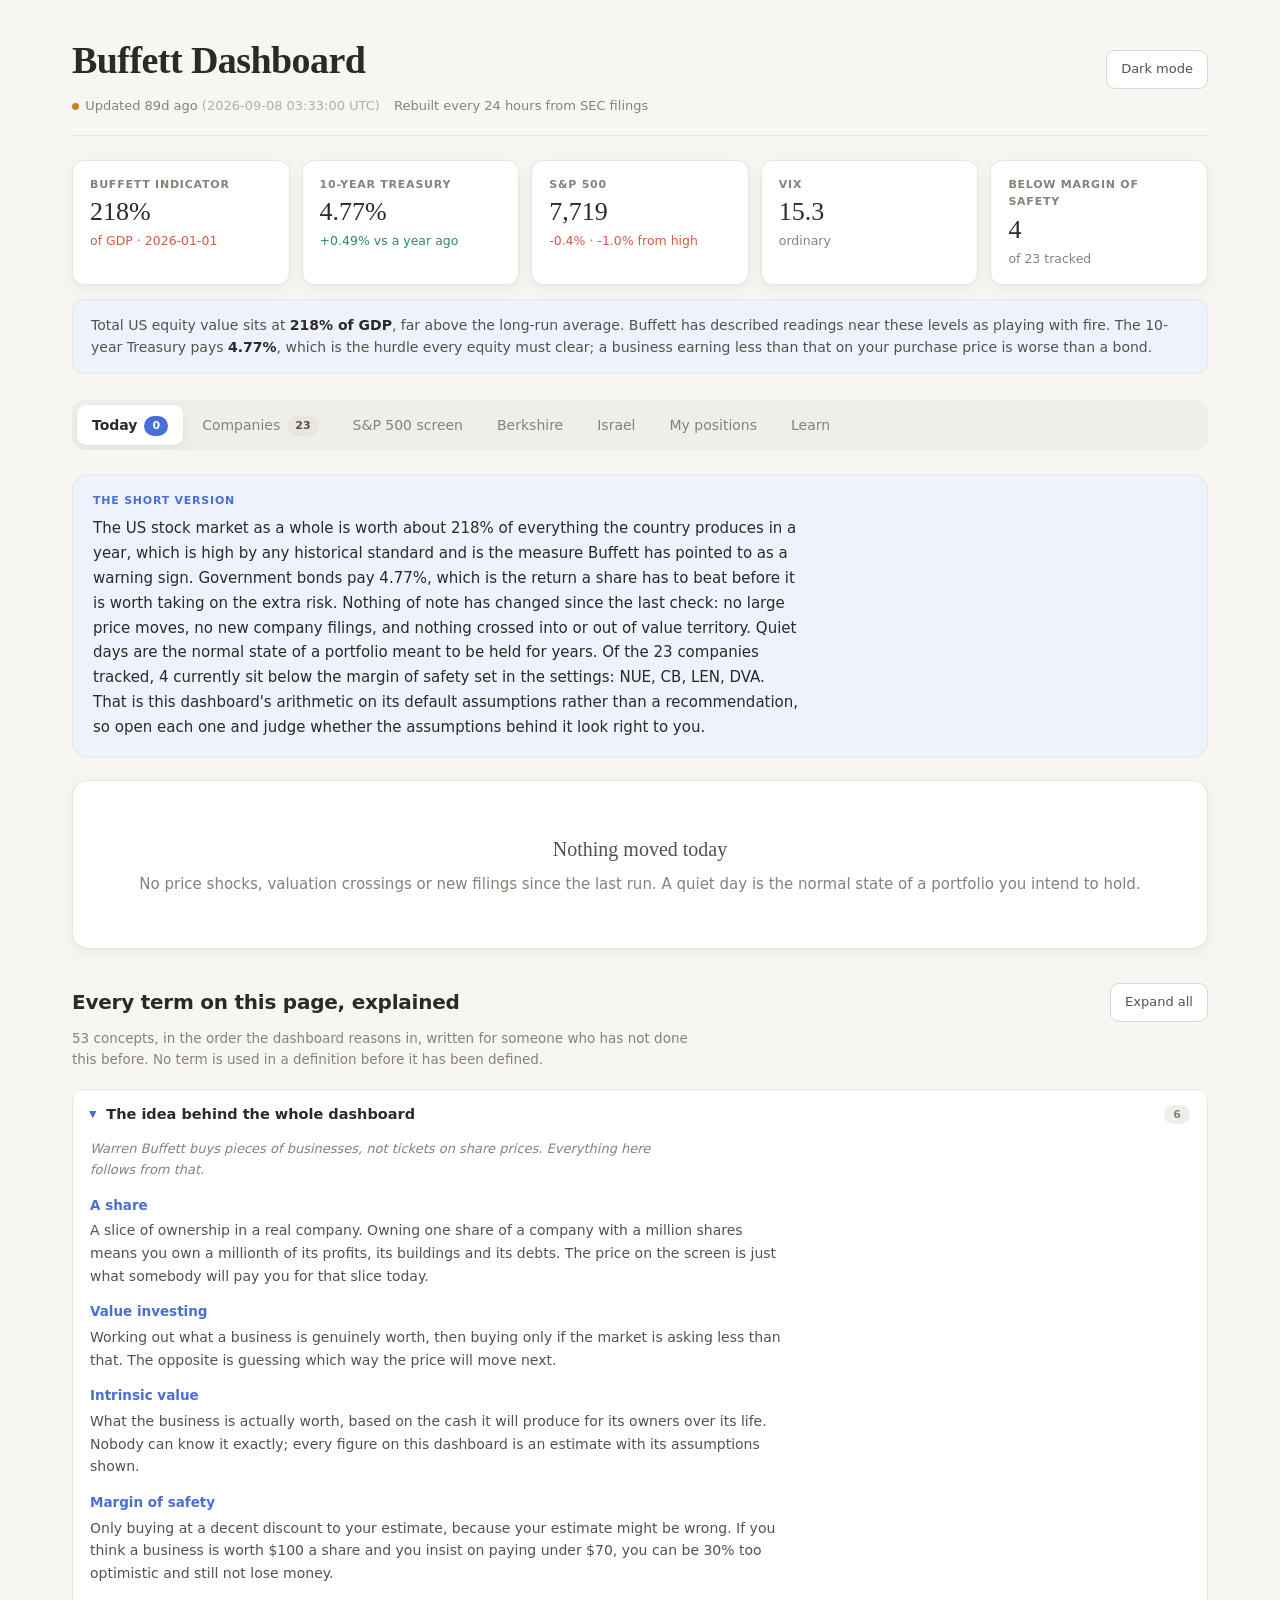
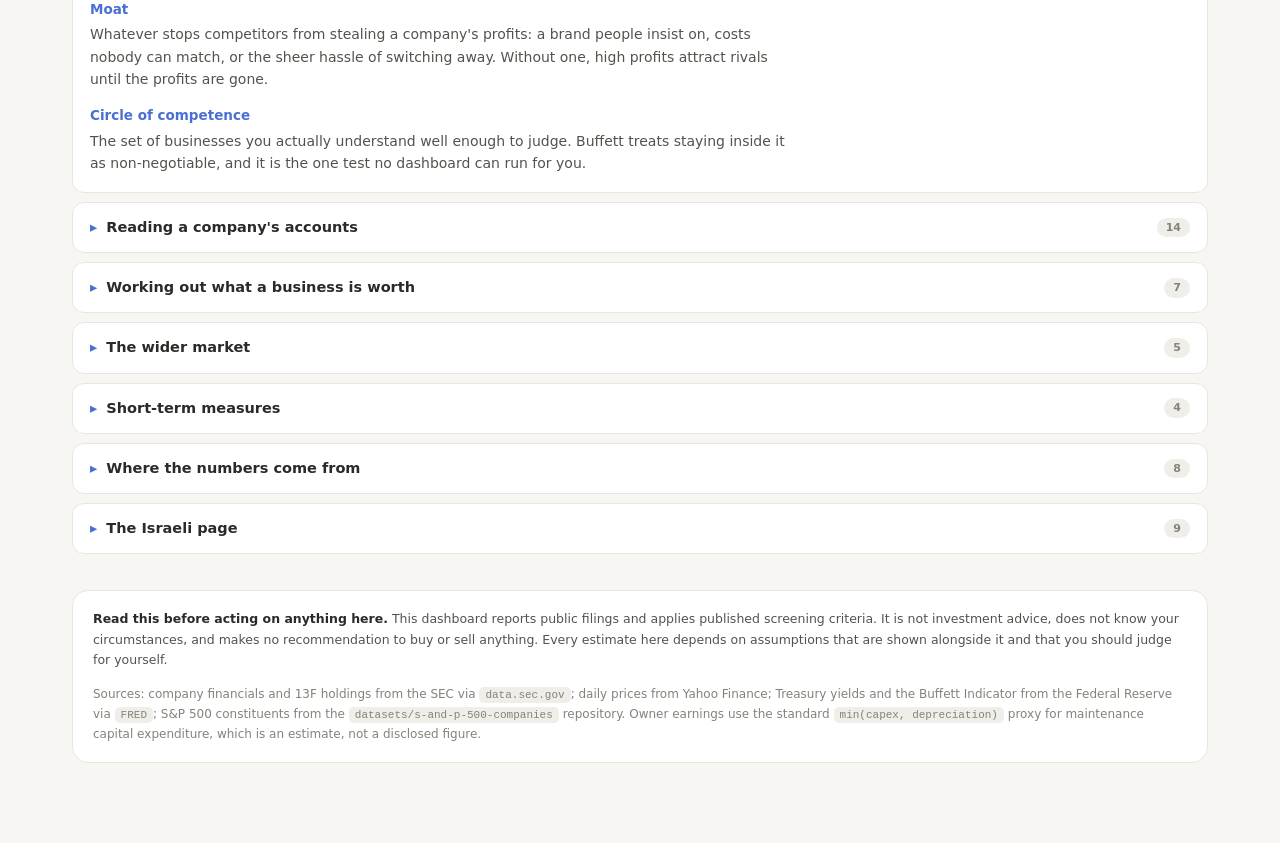
==== commit 20c92ca2: "Add an Israeli market panel and a glossary of every term used Two additions requested by the dashboa" ====
--- a/docs/index.html
+++ b/docs/index.html
@@ -36,6 +36,7 @@
       <button data-tab="companies" role="tab" aria-selected="false">Companies<span class="count" id="c-companies">0</span></button>
       <button data-tab="screen"    role="tab" aria-selected="false">S&amp;P 500 screen</button>
       <button data-tab="berkshire" role="tab" aria-selected="false">Berkshire</button>
+      <button data-tab="israel"    role="tab" aria-selected="false">Israel</button>
       <button data-tab="positions" role="tab" aria-selected="false">My positions</button>
       <button data-tab="learn"     role="tab" aria-selected="false">Learn</button>
     </nav>
@@ -45,9 +46,12 @@
       <section id="tab-companies" role="tabpanel" hidden></section>
       <section id="tab-screen"    role="tabpanel" hidden></section>
       <section id="tab-berkshire" role="tabpanel" hidden></section>
+      <section id="tab-israel"    role="tabpanel" hidden></section>
       <section id="tab-positions" role="tabpanel" hidden></section>
       <section id="tab-learn"     role="tabpanel" hidden></section>
     </main>
+
+    <section id="glossary" class="glossary"></section>
 
     <div class="disclaimer">
       <b>Read this before acting on anything here.</b>
--- a/docs/styles.css
+++ b/docs/styles.css
@@ -425,3 +425,51 @@
   .brief { padding: 15px 16px; }
   .brief p { font-size: 14.5px; }
 }
+
+/* -------------------------------------------------------------- glossary */
+
+.src-links { display: flex; flex-wrap: wrap; gap: 9px; }
+.src-link {
+  display: inline-flex; align-items: baseline; gap: 7px;
+  background: var(--card); border: 1px solid var(--rule); border-radius: var(--r-sm);
+  padding: 9px 14px; font-size: 13px; text-decoration: none; color: var(--ink-2);
+  transition: border-color .15s, background .15s;
+}
+.src-link:hover { border-color: var(--accent); background: var(--accent-sub); color: var(--accent); }
+
+.glossary { margin-top: 10px; }
+.gloss-group {
+  background: var(--card); border: 1px solid var(--rule); border-radius: var(--r-md);
+  margin-bottom: 9px; overflow: hidden;
+}
+.gloss-group > summary {
+  cursor: pointer; padding: 13px 17px; list-style: none;
+  display: flex; align-items: center; justify-content: space-between; gap: 12px;
+  transition: background .15s;
+}
+.gloss-group > summary::-webkit-details-marker { display: none; }
+.gloss-group > summary:hover { background: var(--accent-sub); }
+.gloss-title { font-weight: 650; font-size: 14.5px; color: var(--ink); }
+.gloss-title::before {
+  content: "\25B8"; color: var(--accent); margin-right: 9px;
+  display: inline-block; transition: transform .15s;
+}
+.gloss-group[open] .gloss-title::before { transform: rotate(90deg); }
+.gloss-count {
+  background: var(--paper-2); color: var(--muted); border-radius: 999px;
+  padding: 1px 9px; font-size: 11px; font-weight: 600; flex: none;
+}
+.gloss-blurb {
+  margin: 0; padding: 0 17px 4px 17px; font-size: 13px;
+  color: var(--muted); max-width: 76ch; font-style: italic;
+}
+.gloss-list { margin: 0; padding: 10px 17px 17px; }
+.gloss-list dt {
+  font-weight: 650; font-size: 13.5px; color: var(--accent);
+  margin-top: 14px;
+}
+.gloss-list dt:first-child { margin-top: 0; }
+.gloss-list dd {
+  margin: 3px 0 0; font-size: 14px; line-height: 1.62;
+  color: var(--ink-2); max-width: 78ch;
+}
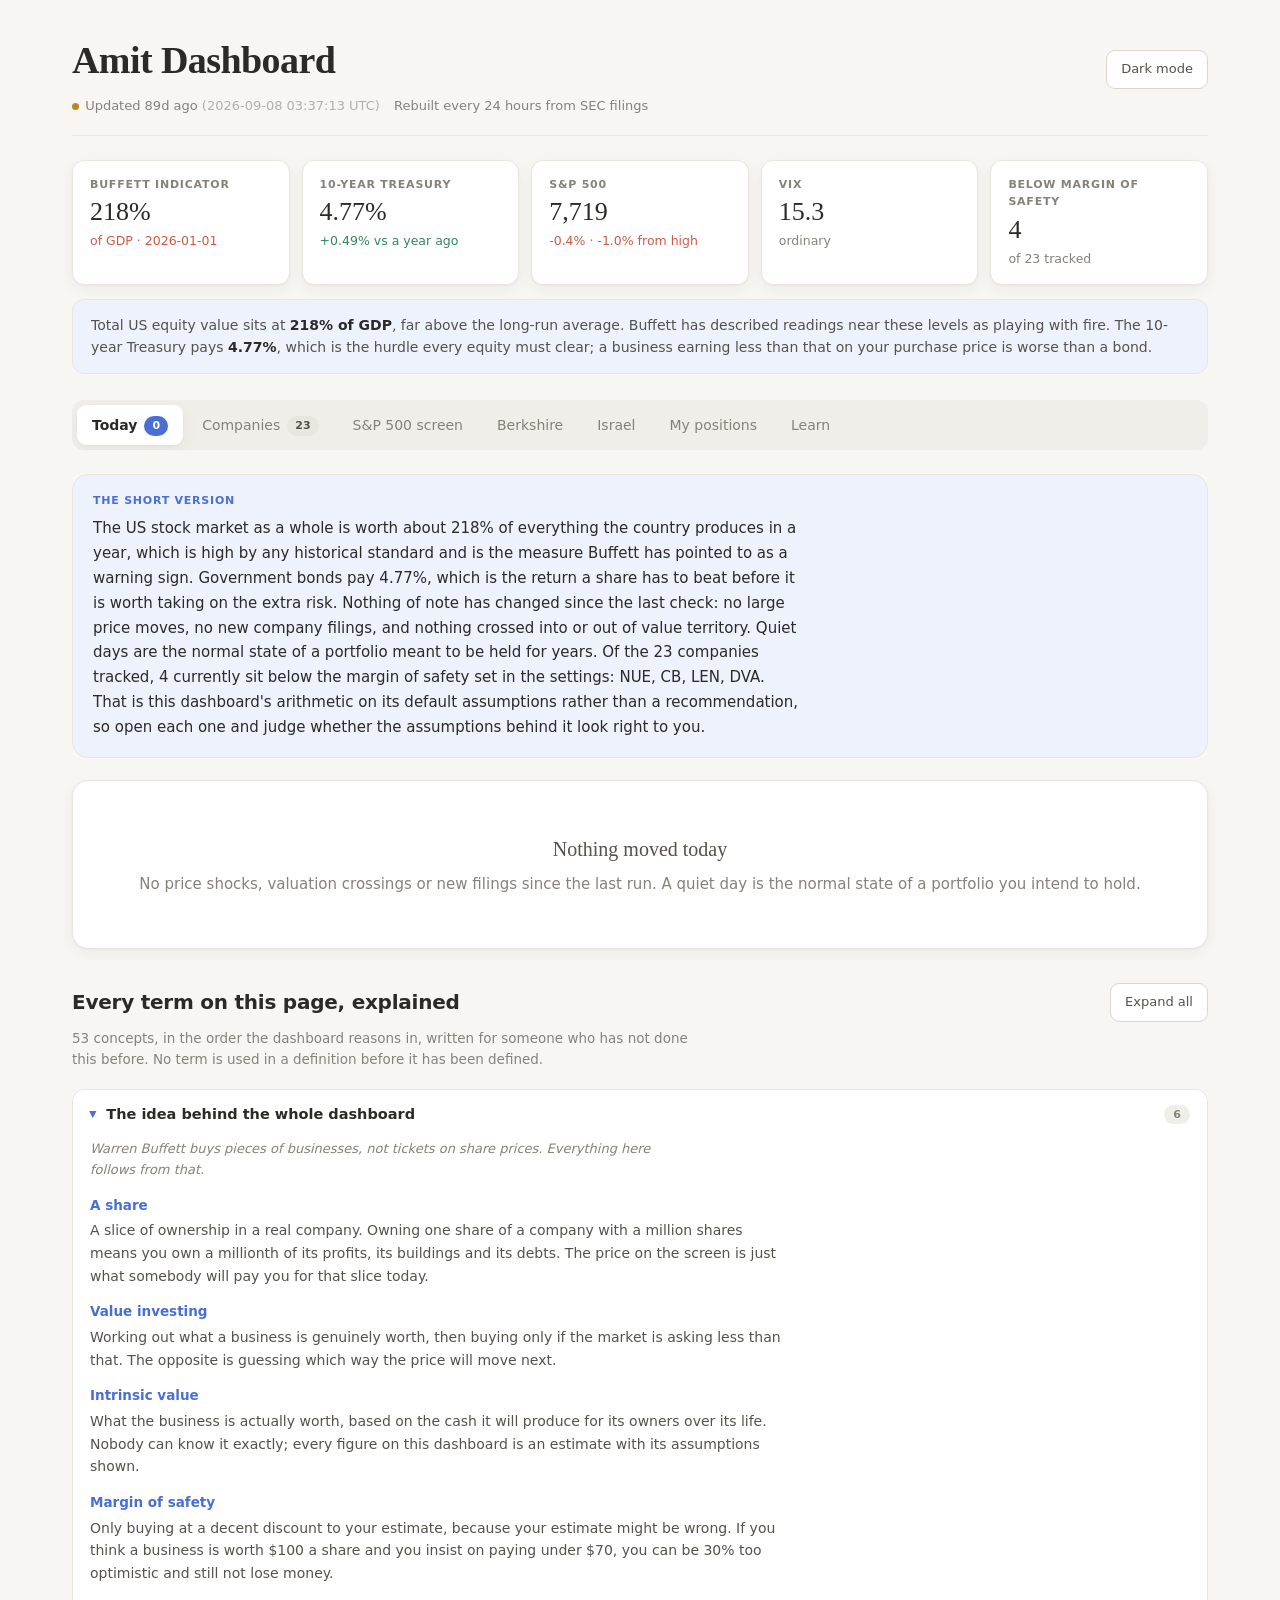
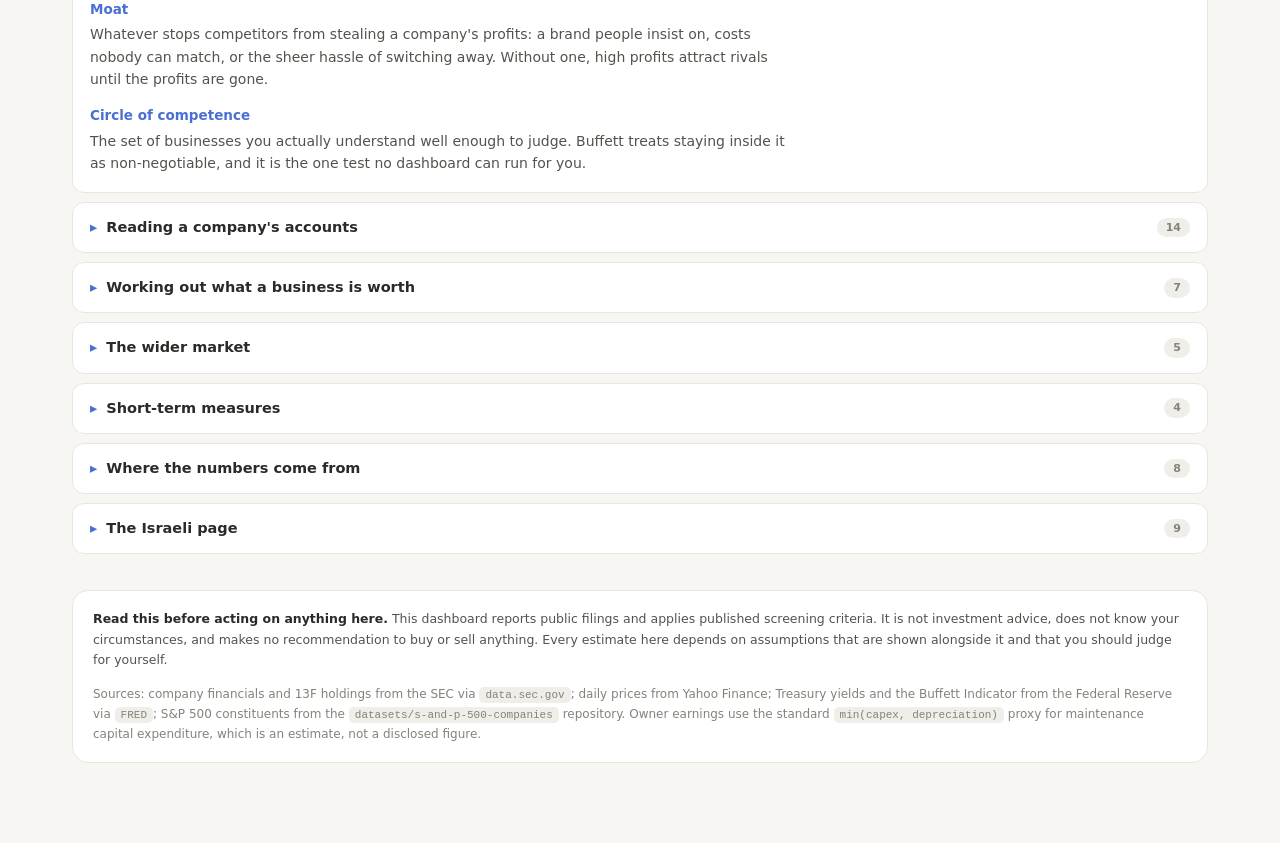
==== commit b4f7f1c8: "Rename the dashboard to Amit Dashboard Changes the product's own name in the browser tab, the masthe" ====
--- a/docs/index.html
+++ b/docs/index.html
@@ -3,7 +3,7 @@
 <head>
 <meta charset="utf-8">
 <meta name="viewport" content="width=device-width, initial-scale=1">
-<title>Buffett Dashboard</title>
+<title>Amit Dashboard</title>
 <meta name="description" content="A daily value-investing dashboard built from SEC filings: quality scores, owner earnings, intrinsic value and margin of safety.">
 <meta name="color-scheme" content="light">
 <link rel="icon" href="data:image/svg+xml,<svg xmlns='http://www.w3.org/2000/svg' viewBox='0 0 100 100'><text y='.9em' font-size='90'>📈</text></svg>">
@@ -15,7 +15,7 @@
   <header class="masthead">
     <div class="masthead-top">
       <div>
-        <h1>Buffett Dashboard</h1>
+        <h1>Amit Dashboard</h1>
         <div class="sub">
           <span id="updated">Loading&hellip;</span>
           <span>Rebuilt every 24 hours from SEC filings</span>
--- a/docs/styles.css
+++ b/docs/styles.css
@@ -1,4 +1,4 @@
-/* Buffett Dashboard
+/* Amit Dashboard
    Visual direction: calm, light and approachable. Soft warm-neutral ground,
    white cards with generous rounding, one friendly accent, and gentle contrast
    rather than black-on-white. Numbers stay tabular so columns line up.
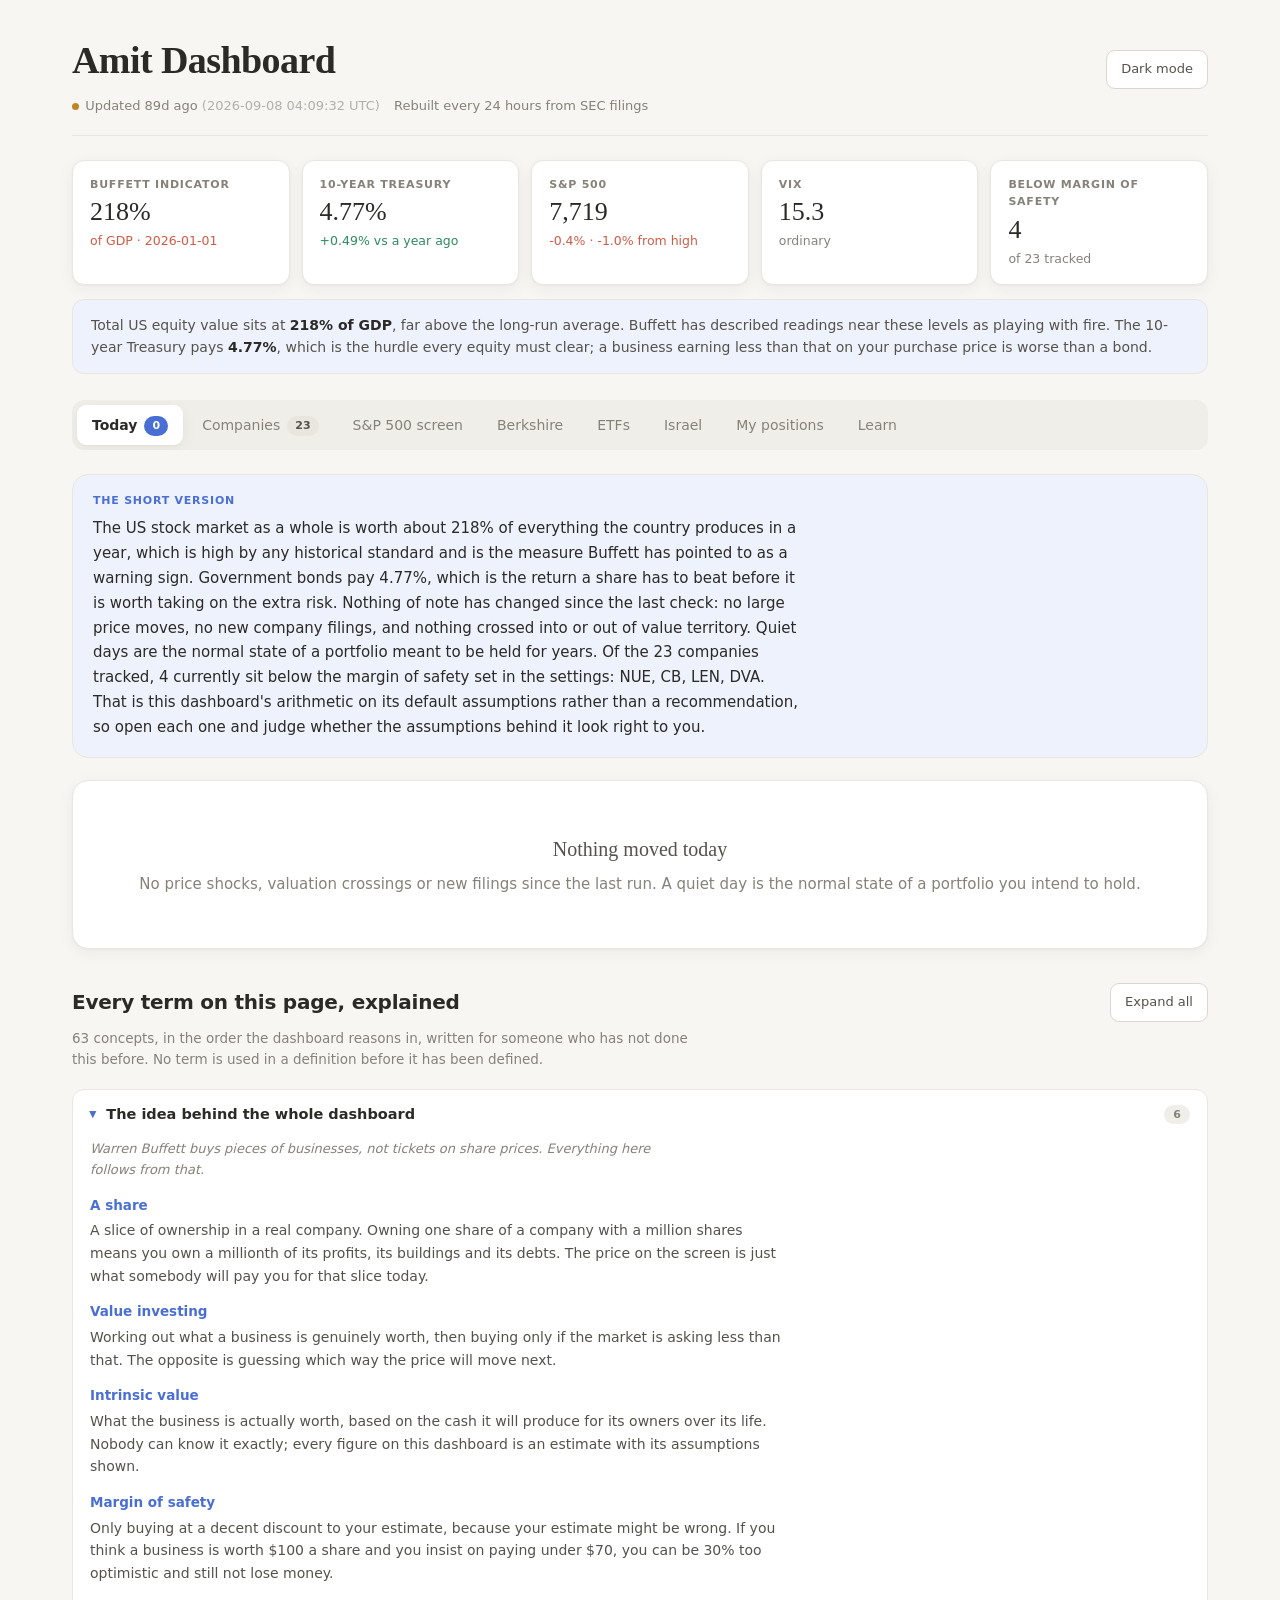
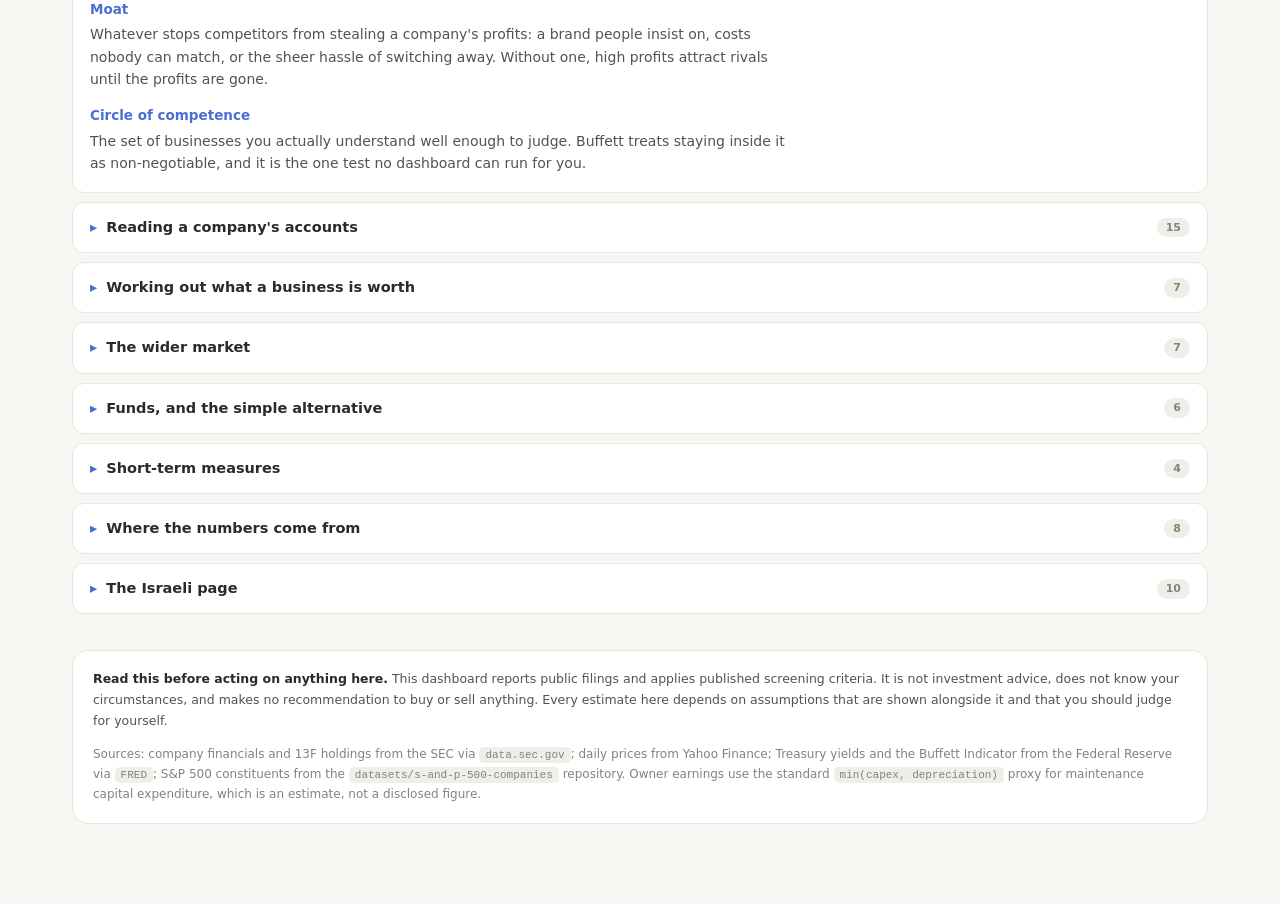
==== commit f83d5e20: "Add an ETFs tab covering US index funds and the Israeli market This panel exists because of somethin" ====
--- a/docs/index.html
+++ b/docs/index.html
@@ -36,6 +36,7 @@
       <button data-tab="companies" role="tab" aria-selected="false">Companies<span class="count" id="c-companies">0</span></button>
       <button data-tab="screen"    role="tab" aria-selected="false">S&amp;P 500 screen</button>
       <button data-tab="berkshire" role="tab" aria-selected="false">Berkshire</button>
+      <button data-tab="etfs"      role="tab" aria-selected="false">ETFs</button>
       <button data-tab="israel"    role="tab" aria-selected="false">Israel</button>
       <button data-tab="positions" role="tab" aria-selected="false">My positions</button>
       <button data-tab="learn"     role="tab" aria-selected="false">Learn</button>
@@ -46,6 +47,7 @@
       <section id="tab-companies" role="tabpanel" hidden></section>
       <section id="tab-screen"    role="tabpanel" hidden></section>
       <section id="tab-berkshire" role="tabpanel" hidden></section>
+      <section id="tab-etfs"      role="tabpanel" hidden></section>
       <section id="tab-israel"    role="tabpanel" hidden></section>
       <section id="tab-positions" role="tabpanel" hidden></section>
       <section id="tab-learn"     role="tabpanel" hidden></section>
--- a/docs/styles.css
+++ b/docs/styles.css
@@ -473,3 +473,9 @@
   margin: 3px 0 0; font-size: 14px; line-height: 1.62;
   color: var(--ink-2); max-width: 78ch;
 }
+
+/* ------------------------------------------------------------------ etfs */
+
+.fund-what { color: var(--muted); font-size: 12.5px; max-width: 34ch; }
+tr.etf-benchmark { background: var(--accent-sub); }
+tr.etf-benchmark .ticker { color: var(--accent); }
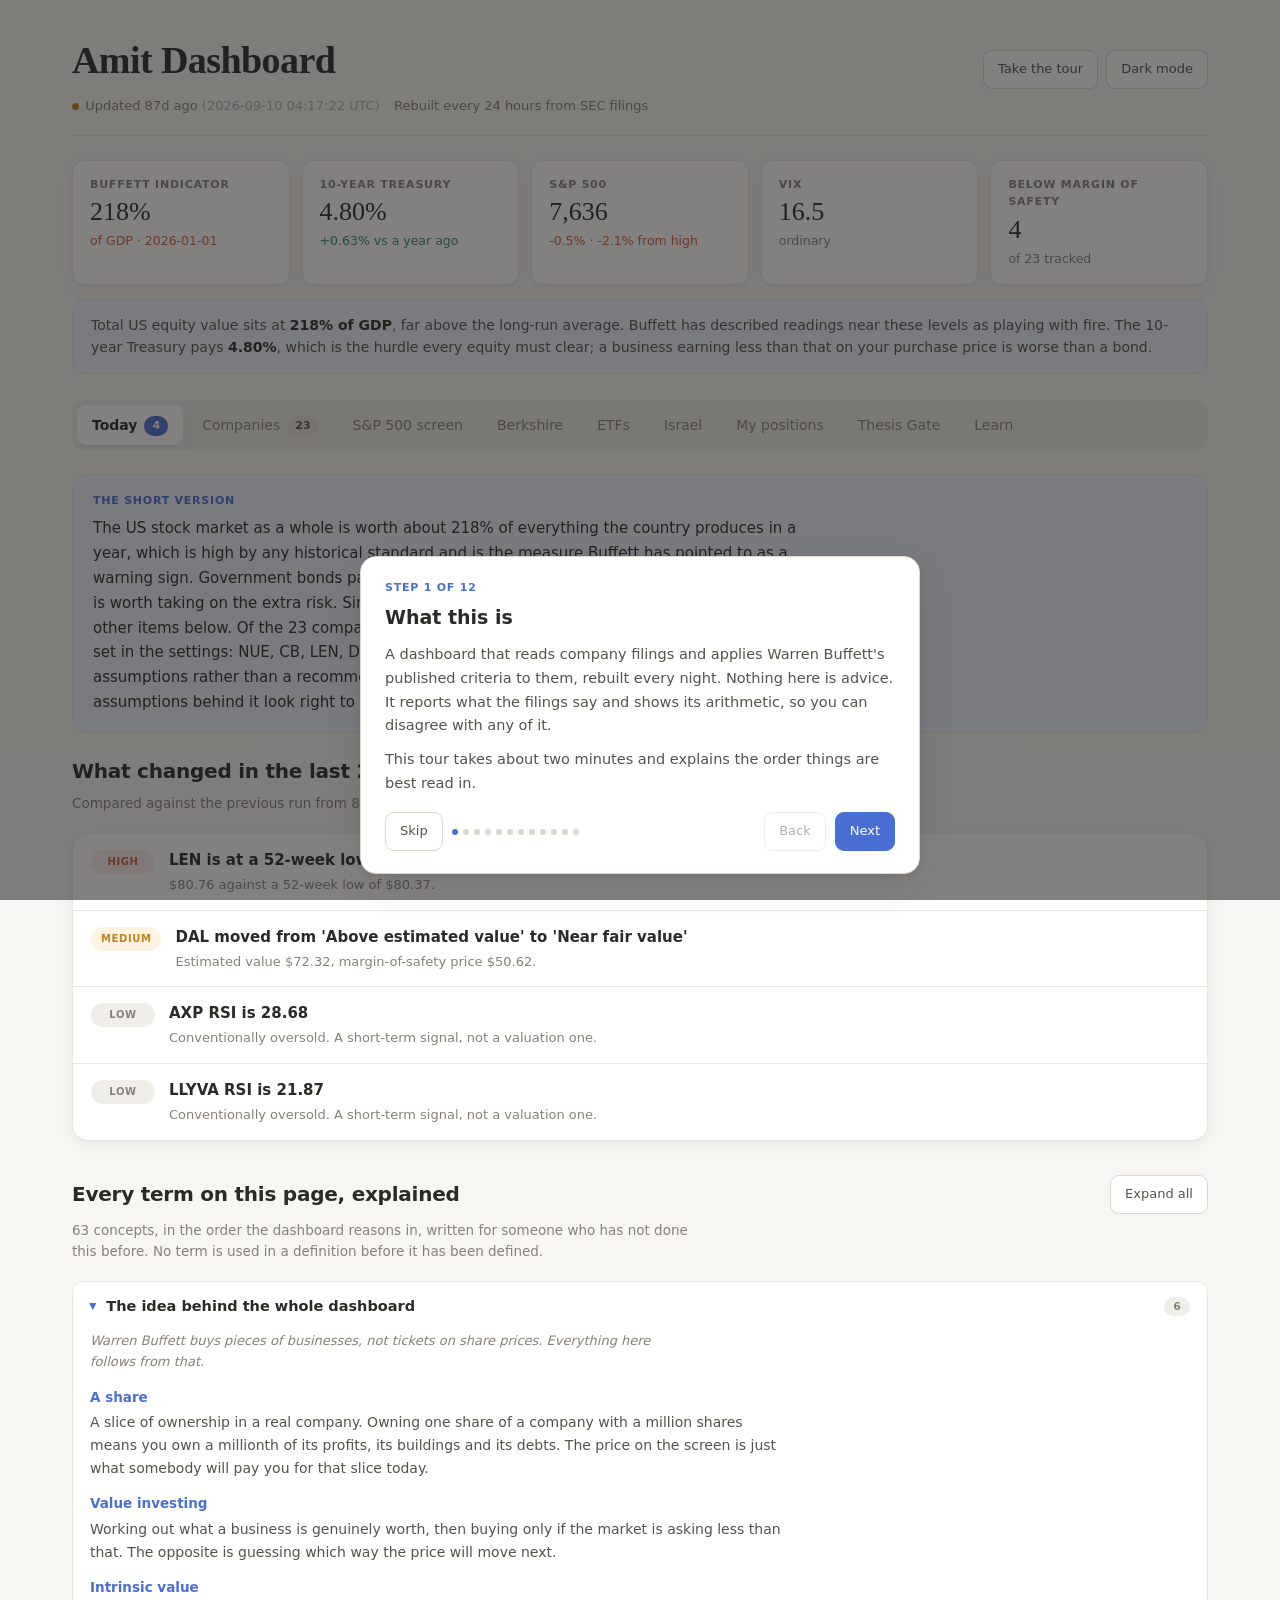
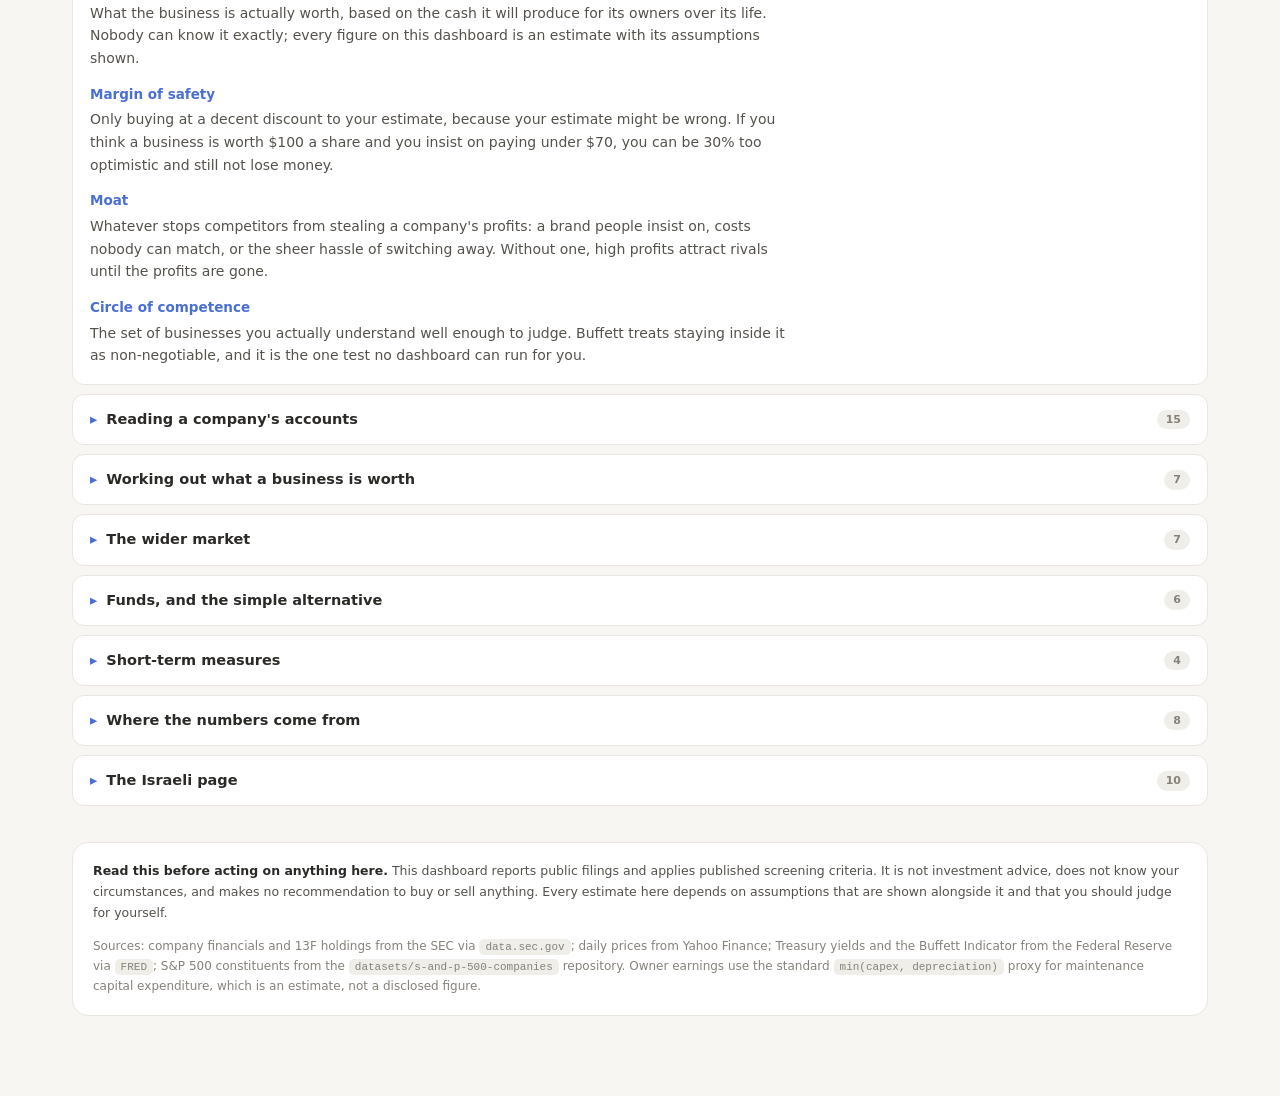
==== commit 4d11d205: "Add Thesis Gate, a guided tour, and cache-busting for the page assets Three pieces of work.  THESIS " ====
--- a/docs/index.html
+++ b/docs/index.html
@@ -7,7 +7,7 @@
 <meta name="description" content="A daily value-investing dashboard built from SEC filings: quality scores, owner earnings, intrinsic value and margin of safety.">
 <meta name="color-scheme" content="light">
 <link rel="icon" href="data:image/svg+xml,<svg xmlns='http://www.w3.org/2000/svg' viewBox='0 0 100 100'><text y='.9em' font-size='90'>📈</text></svg>">
-<link rel="stylesheet" href="styles.css">
+<link rel="stylesheet" href="styles.css?v=b08fef56">
 </head>
 <body>
 <div class="wrap">
@@ -21,7 +21,10 @@
           <span>Rebuilt every 24 hours from SEC filings</span>
         </div>
       </div>
-      <button class="icon-btn" id="theme-toggle" title="Switch between light and dark">Dark mode</button>
+      <div class="masthead-actions">
+        <button class="icon-btn" id="tour-start" title="A two-minute guided tour">Take the tour</button>
+        <button class="icon-btn" id="theme-toggle" title="Switch between light and dark">Dark mode</button>
+      </div>
     </div>
   </header>
 
@@ -39,6 +42,7 @@
       <button data-tab="etfs"      role="tab" aria-selected="false">ETFs</button>
       <button data-tab="israel"    role="tab" aria-selected="false">Israel</button>
       <button data-tab="positions" role="tab" aria-selected="false">My positions</button>
+      <button data-tab="thesis"    role="tab" aria-selected="false">Thesis Gate</button>
       <button data-tab="learn"     role="tab" aria-selected="false">Learn</button>
     </nav>
 
@@ -50,6 +54,7 @@
       <section id="tab-etfs"      role="tabpanel" hidden></section>
       <section id="tab-israel"    role="tabpanel" hidden></section>
       <section id="tab-positions" role="tabpanel" hidden></section>
+      <section id="tab-thesis"    role="tabpanel" hidden></section>
       <section id="tab-learn"     role="tabpanel" hidden></section>
     </main>
 
@@ -72,6 +77,9 @@
 </div>
 
 <div id="drawer-root"></div>
-<script src="app.js"></script>
+<script src="thesis-gate-core.js?v=02b052e1"></script>
+<script src="thesis-gate-ui.js?v=7e37e3f8"></script>
+<script src="tour.js?v=5da8f6ab"></script>
+<script src="app.js?v=20a3c706"></script>
 </body>
 </html>
--- a/docs/styles.css
+++ b/docs/styles.css
@@ -479,3 +479,115 @@
 .fund-what { color: var(--muted); font-size: 12.5px; max-width: 34ch; }
 tr.etf-benchmark { background: var(--accent-sub); }
 tr.etf-benchmark .ticker { color: var(--accent); }
+
+/* ----------------------------------------------------- thesis gate + tour */
+
+.masthead-actions { display: flex; gap: 8px; flex-wrap: wrap; }
+.tg-primary { background: var(--accent); border-color: var(--accent); color: #fff; }
+.tg-primary:hover { background: var(--accent-2); border-color: var(--accent-2); color: #fff; }
+.icon-btn[disabled] { opacity: .45; cursor: not-allowed; }
+
+.tg-cards { display: grid; gap: 12px; }
+.tg-badge {
+  background: var(--warn-bg); color: var(--ink-2); border-radius: var(--r-sm);
+  padding: 8px 11px; font-size: 12.5px; margin-top: 9px; line-height: 1.5;
+}
+
+/* The 0-8 rail. Colour carries the state, the number carries the position. */
+.tg-rail { display: flex; gap: 7px; flex-wrap: wrap; margin-bottom: 8px; }
+.tg-step {
+  width: 38px; height: 38px; border-radius: 50%; border: 2px solid var(--rule-2);
+  background: var(--card); color: var(--ink-2); font: inherit; font-weight: 650;
+  cursor: pointer; transition: transform .12s;
+}
+.tg-step:hover { transform: translateY(-2px); }
+.tg-step.tg-green  { background: var(--pos-bg);  border-color: var(--pos);  color: var(--pos); }
+.tg-step.tg-red    { background: var(--neg-bg);  border-color: var(--neg);  color: var(--neg); }
+.tg-step.tg-amber  { background: var(--warn-bg); border-color: var(--warn); color: var(--warn); }
+.tg-step.tg-locked { opacity: .45; }
+.tg-step.tg-current { box-shadow: 0 0 0 3px var(--accent-sub); border-color: var(--accent); }
+.tg-rail-key { display: flex; gap: 15px; flex-wrap: wrap; font-size: 12px; color: var(--muted); margin-bottom: 18px; }
+.tg-dot { width: 9px; height: 9px; border-radius: 50%; display: inline-block; margin-right: 5px; }
+.tg-dot.tg-green { background: var(--pos); } .tg-dot.tg-red { background: var(--neg); }
+.tg-dot.tg-amber { background: var(--warn); } .tg-dot.tg-grey { background: var(--rule-2); }
+
+.tg-field { margin-bottom: 17px; }
+.tg-field label { display: block; font-size: 13.5px; font-weight: 600; margin-bottom: 6px; color: var(--ink); }
+.tg-field input[type=text], .tg-field input[type=number], .tg-field input[type=date],
+.tg-field textarea, .tg-field select {
+  width: 100%; padding: 9px 12px; font: inherit; font-size: 14px;
+  border: 1px solid var(--rule-2); border-radius: var(--r-sm);
+  background: var(--card); color: var(--ink);
+}
+.tg-field textarea { resize: vertical; }
+.tg-field input:focus, .tg-field textarea:focus, .tg-field select:focus {
+  outline: none; border-color: var(--accent); box-shadow: 0 0 0 3px var(--accent-sub);
+}
+.tg-hint { font-size: 12.5px; color: var(--muted); margin-top: 5px; line-height: 1.5; }
+.tg-error { font-size: 12.5px; color: var(--neg); margin-top: 5px; }
+.tg-error:empty { display: none; }
+.tg-check { display: inline-flex; align-items: center; gap: 7px; font-weight: 400; font-size: 13.5px; }
+.tg-check input { width: auto; }
+.tg-multi { display: flex; flex-direction: column; gap: 7px; }
+.tg-list { display: flex; flex-direction: column; gap: 8px; }
+.tg-sourced { display: flex; gap: 9px; flex-wrap: wrap; align-items: center; }
+.tg-sourced > * { flex: 1 1 130px; width: auto !important; }
+.tg-bc {
+  display: flex; align-items: center; gap: 11px; padding: 9px 0;
+  border-bottom: 1px solid var(--rule); font-size: 13.5px;
+}
+.tg-bc span { flex: 1; }
+.tg-x { border: none; background: none; color: var(--muted); font-size: 19px; cursor: pointer; }
+.tg-x:hover { color: var(--neg); }
+
+.tg-block {
+  background: var(--neg-bg); border: 1px solid var(--neg); border-radius: var(--r-lg);
+  padding: 17px 20px; margin-top: 16px;
+}
+.tg-block-title { font-weight: 700; color: var(--neg); margin-bottom: 7px; }
+.tg-block p { margin: 0 0 9px; font-size: 14px; color: var(--ink-2); line-height: 1.6; }
+.tg-actions { display: flex; gap: 9px; flex-wrap: wrap; margin-top: 12px; }
+.tg-nav { display: flex; align-items: center; gap: 14px; margin-top: 20px; flex-wrap: wrap; }
+.tg-original {
+  background: var(--paper-2); border-left: 3px solid var(--accent);
+  border-radius: var(--r-sm); padding: 12px 15px; font-size: 15px;
+  line-height: 1.6; color: var(--ink); margin: 0 0 6px;
+}
+.tg-disclaimer {
+  margin-top: 26px; padding: 13px 16px; border: 1px dashed var(--rule-2);
+  border-radius: var(--r-sm); font-size: 12.5px; color: var(--muted); text-align: center;
+}
+
+/* ------------------------------------------------------------------ tour */
+
+.tour-root { position: fixed; inset: 0; z-index: 60; }
+.tour-backdrop { position: absolute; inset: 0; background: rgba(28, 27, 24, .55); }
+.tour-box {
+  position: absolute; left: 50%; bottom: 26px; transform: translateX(-50%);
+  width: min(560px, calc(100vw - 32px)); background: var(--card);
+  border: 1px solid var(--rule-2); border-radius: var(--r-lg);
+  box-shadow: var(--shadow-lg); padding: 22px 24px;
+}
+.tour-count { font-size: 11px; text-transform: uppercase; letter-spacing: .07em;
+  color: var(--accent); font-weight: 700; margin-bottom: 6px; }
+.tour-box h3 { margin: 0 0 10px; font-size: 19px; font-weight: 650; color: var(--ink); }
+.tour-box p { margin: 0 0 10px; font-size: 14.5px; line-height: 1.65; color: var(--ink-2); }
+.tour-nav { display: flex; align-items: center; gap: 9px; margin-top: 16px; flex-wrap: wrap; }
+.tour-dots { display: flex; gap: 5px; }
+.tour-dots i { width: 6px; height: 6px; border-radius: 50%; background: var(--rule-2); display: block; }
+.tour-dots i.on { background: var(--accent); }
+
+/* The highlight has to sit above the backdrop to read as "this bit here". */
+.tour-lit {
+  position: relative; z-index: 61;
+  box-shadow: 0 0 0 4px var(--accent), 0 0 0 11px rgba(74, 111, 212, .28);
+  border-radius: var(--r-md);
+}
+
+@media (max-width: 620px) {
+  .tg-step { width: 34px; height: 34px; }
+  .tour-box { bottom: 12px; padding: 18px 17px; }
+  .masthead-actions { width: 100%; }
+  .masthead-actions .icon-btn { flex: 1; }
+}
+.tg-dot.tg-locked-dot { background: var(--rule-2); opacity: .45; }
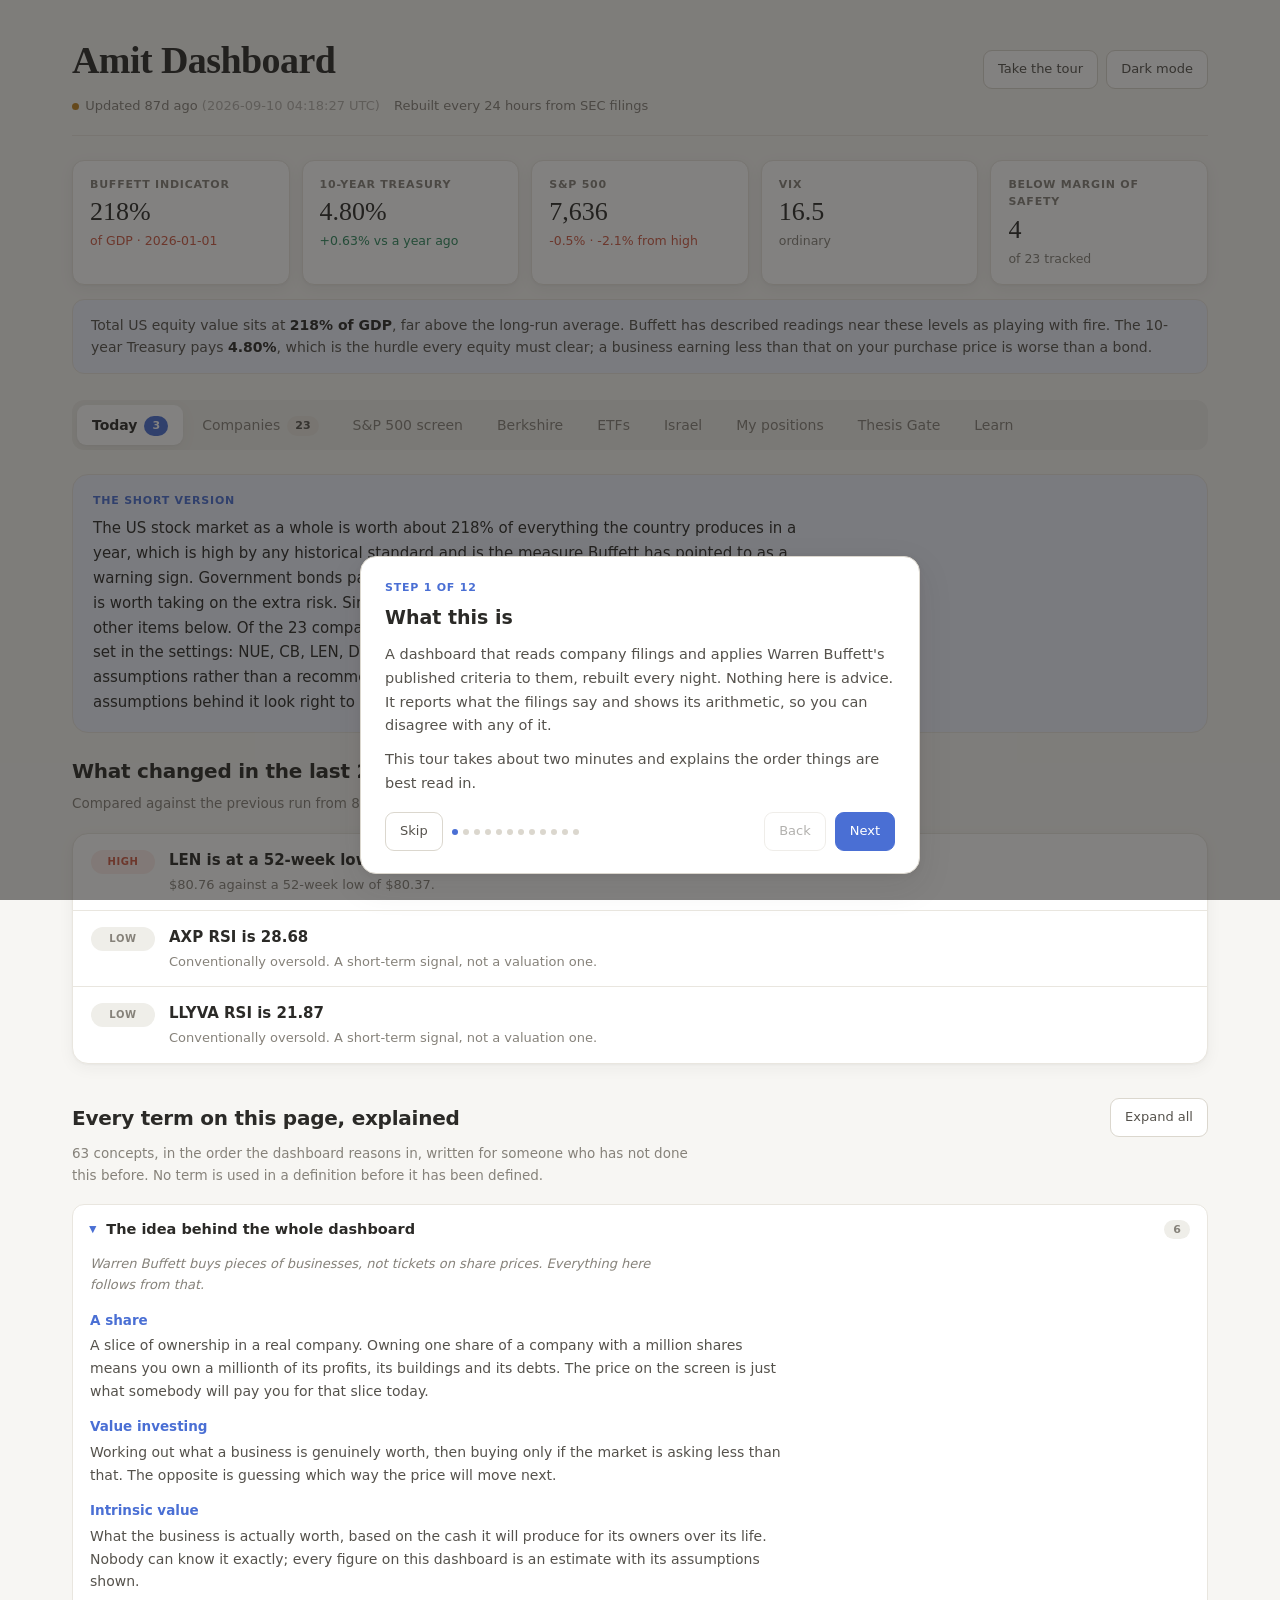
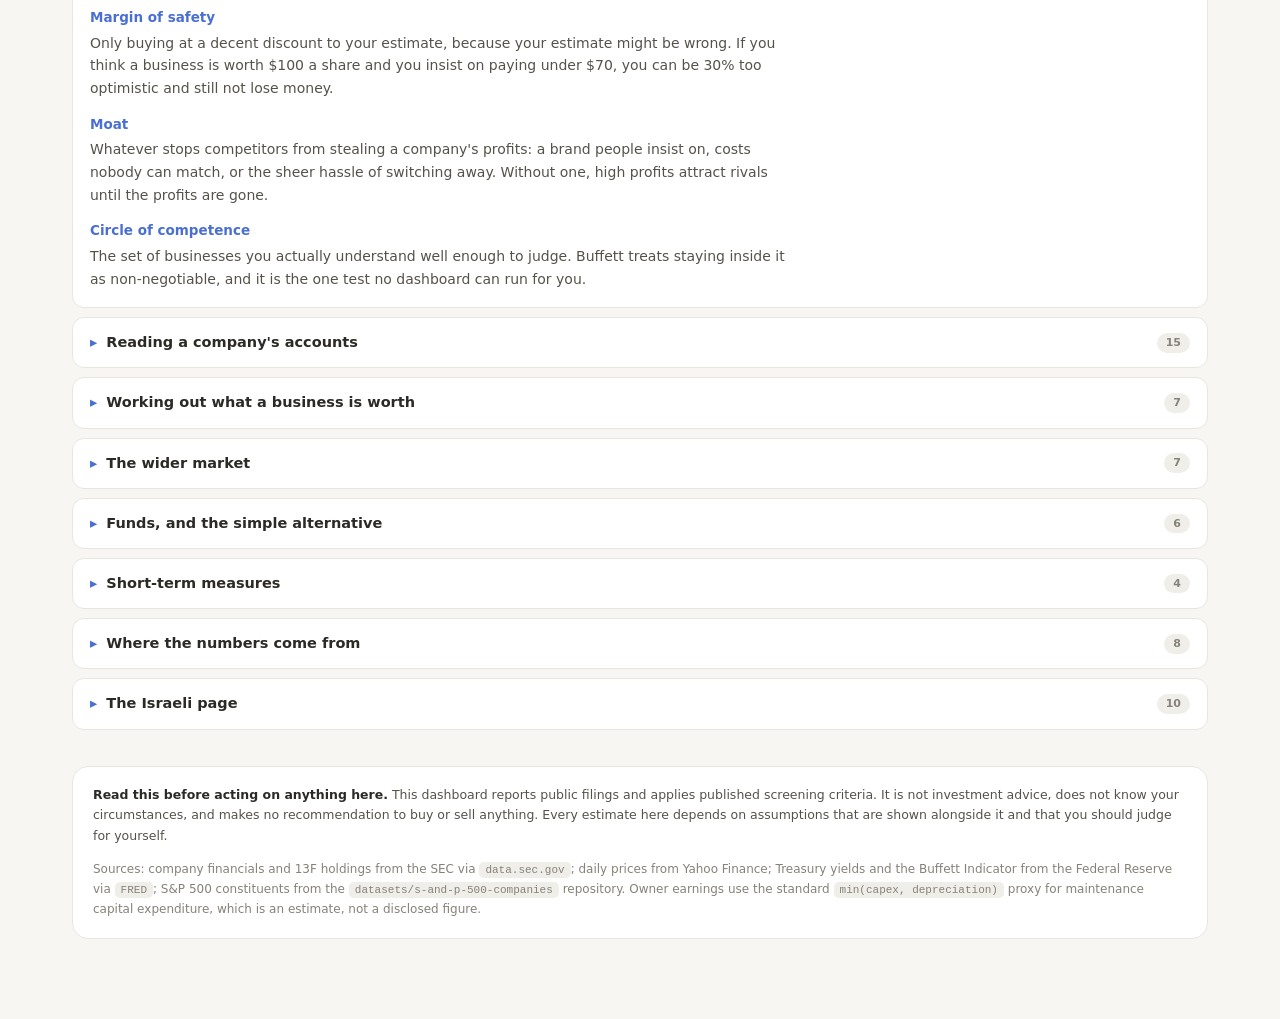
==== commit ab4d750c: "Update dashboard data (2026-09-10) Co-Authored-By: Claude Opus 5 <noreply@anthropic.com>" ====
--- a/docs/index.html
+++ b/docs/index.html
@@ -7,7 +7,7 @@
 <meta name="description" content="A daily value-investing dashboard built from SEC filings: quality scores, owner earnings, intrinsic value and margin of safety.">
 <meta name="color-scheme" content="light">
 <link rel="icon" href="data:image/svg+xml,<svg xmlns='http://www.w3.org/2000/svg' viewBox='0 0 100 100'><text y='.9em' font-size='90'>📈</text></svg>">
-<link rel="stylesheet" href="styles.css?v=b08fef56">
+<link rel="stylesheet" href="styles.css?v=9c101c79">
 </head>
 <body>
 <div class="wrap">
@@ -79,7 +79,7 @@
 <div id="drawer-root"></div>
 <script src="thesis-gate-core.js?v=02b052e1"></script>
 <script src="thesis-gate-ui.js?v=7e37e3f8"></script>
-<script src="tour.js?v=5da8f6ab"></script>
+<script src="tour.js?v=7d6746cc"></script>
 <script src="app.js?v=20a3c706"></script>
 </body>
 </html>
